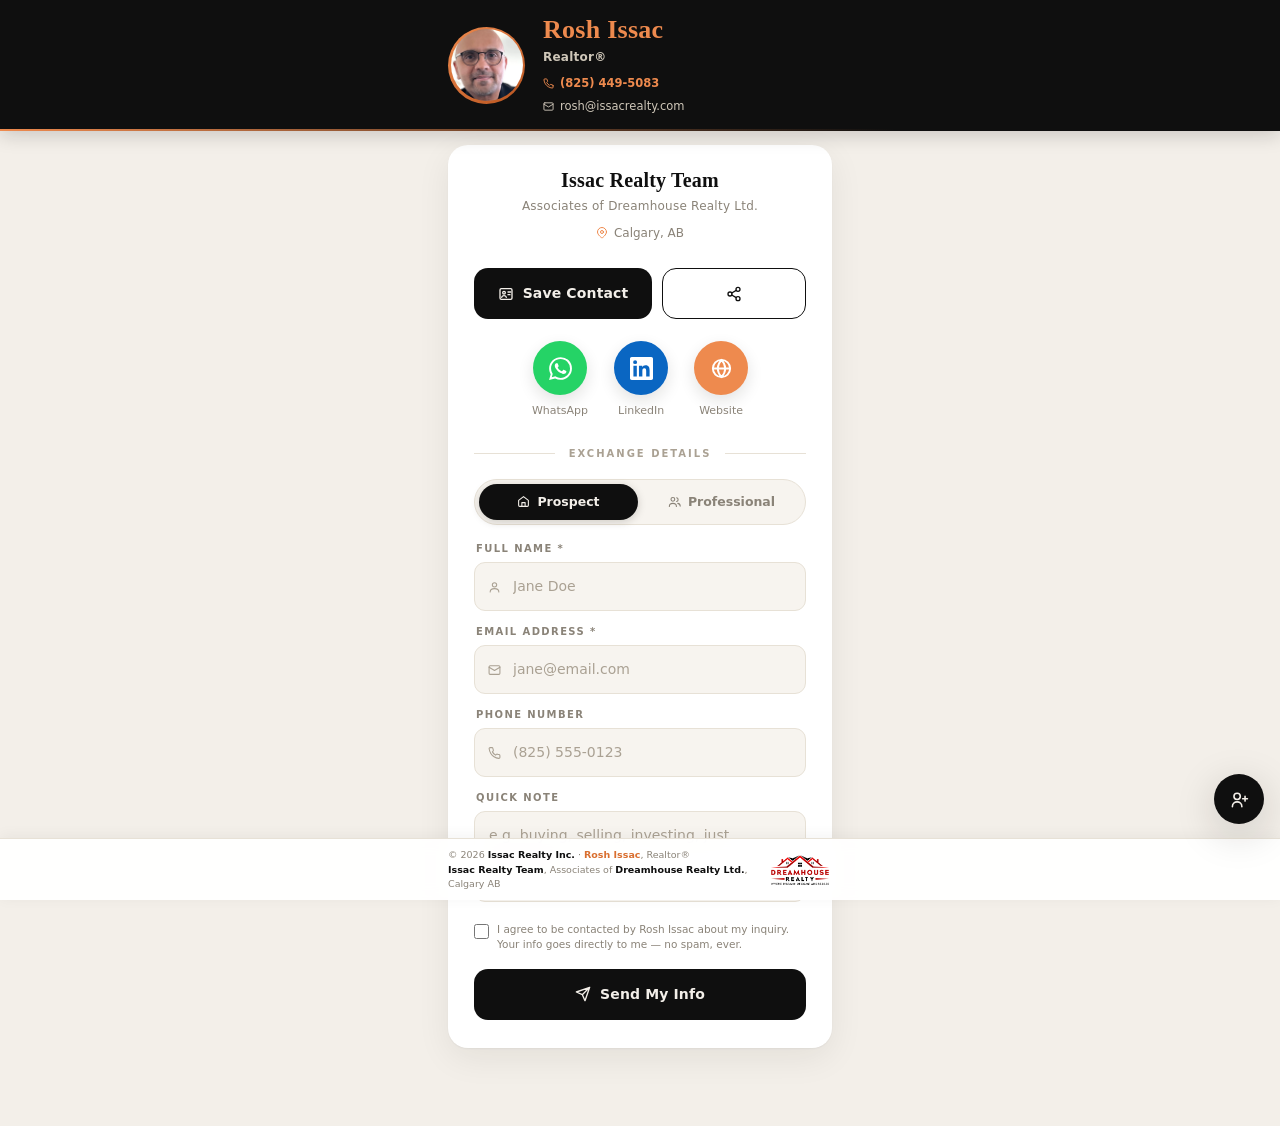
==== index.html @ 0afc26f0 "Add CRM relay forward to redesigned card (digital-card spoke) Re-applies the CRM hub forward onto th" ====
<!DOCTYPE html>
<html lang="en">
<head>
  <meta charset="UTF-8" />
  <meta name="viewport" content="width=device-width, initial-scale=1.0, viewport-fit=cover" />

  <!-- ═══════════════════════════════════════════════════════════════════════
       SETUP — Edit these and you're live:
       [1] Scroll to the ME object in <script> and fill in your details.
       [2] Photo is self-hosted (portrait.jpg / portrait.webp). To replace it,
           swap those two files (square) — the vCard photo is the PHOTO_B64 const.
       [3] Replace [FORMSPREE_ID] in ME.formspreeId with your 8-char code.
       No build step. No CDN for first paint. Edit, commit, done.
  ═══════════════════════════════════════════════════════════════════════ -->

  <title>Rosh Issac · Issac Realty Team</title>
  <meta name="description" content="Connect with Rosh Issac — Realtor® | Issac Realty Team, Associates of Dreamhouse Realty Ltd., Calgary, AB." />

  <!-- Open Graph (WhatsApp / iMessage previews) -->
  <meta property="og:title"       content="Rosh Issac · Issac Realty Team | Dreamhouse Realty Ltd." />
  <meta property="og:description" content="Connect with Rosh Issac — Realtor® | Issac Realty Team, Associates of Dreamhouse Realty Ltd., Calgary, AB." />
  <meta property="og:image"       content="https://roshaissac.github.io/Businesscard/og.jpg" />
  <meta property="og:image:type"   content="image/jpeg" />
  <meta property="og:image:width"  content="1200" />
  <meta property="og:image:height" content="630" />
  <meta property="og:image:alt"    content="Rosh Issac — Realtor®, Issac Realty Team" />
  <meta property="og:type"        content="profile" />
  <meta name="twitter:card"       content="summary_large_image" />
  <meta name="twitter:image"      content="https://roshaissac.github.io/Businesscard/og.jpg" />

  <!-- iOS / PWA -->
  <meta name="apple-mobile-web-app-capable"          content="yes" />
  <meta name="apple-mobile-web-app-status-bar-style" content="black-translucent" />
  <meta name="apple-mobile-web-app-title"            content="Rosh Issac" />
  <meta name="theme-color"                           content="#0f0f0f" />
  <link rel="apple-touch-icon" href="./apple-touch-icon.png" />
  <link rel="manifest" href="./manifest.json" />
  <link rel="icon" href="data:image/svg+xml,%3Csvg xmlns='http://www.w3.org/2000/svg' viewBox='0 0 64 64'%3E%3Crect width='64' height='64' rx='14' fill='%230f0f0f'/%3E%3Ctext x='50%25' y='53%25' font-family='Georgia,serif' font-size='30' fill='%23f6f3ee' text-anchor='middle' dominant-baseline='middle'%3ER%3Ctspan fill='%23ee8a4e'%3EI%3C/tspan%3E%3C/text%3E%3C/svg%3E" />

  <style>
  /* ═══ DESIGN TOKENS — tweak the brand here ═══════════════════════════ */
  :root {
    --ink:        #0f0f0f;   /* deep black — dominant brand color   */
    --ink-soft:   #232323;   /* hover / pressed black               */
    --paper:      #f3efe9;   /* warm ivory page background          */
    --card:       #ffffff;   /* card surface                        */
    --field:      #f7f4ef;   /* input fill                          */
    --line:       #e7e1d6;   /* warm hairline                       */
    --muted:      #8a8378;   /* warm grey secondary text            */
    --muted-2:    #aaa193;   /* warm grey tertiary text             */
    --accent:     #ee8a4e;   /* brand light orange — jewel accent   */
    --accent-deep:#d96f30;   /* orange for text on light (AA)       */
    --accent-soft:#fbeee3;   /* orange tint surfaces                */
    --ok:         #2f7d52;
    --ok-soft:    #e9f4ee;
    --err:        #b4452f;
    --err-soft:   #f8ece8;

    --radius:     20px;
    --radius-md:  14px;
    --radius-sm:  11px;
    --shadow:     0 1px 2px rgba(28,22,14,.05), 0 10px 34px rgba(28,22,14,.07);
    --shadow-pop: 0 10px 40px rgba(28,22,14,.18);

    --sans: -apple-system, BlinkMacSystemFont, "Segoe UI", system-ui, Roboto, Helvetica, Arial, sans-serif;
    --serif: ui-serif, Georgia, "Times New Roman", Cambria, serif;

    --safe-t: env(safe-area-inset-top, 0px);
    --safe-b: env(safe-area-inset-bottom, 0px);
  }

  /* ═══ RESET ═══════════════════════════════════════════════════════════ */
  *, *::before, *::after { box-sizing: border-box; margin: 0; padding: 0; }
  html { -webkit-text-size-adjust: 100%; }
  body {
    font-family: var(--sans);
    background: var(--paper);
    color: var(--ink);
    line-height: 1.5;
    -webkit-font-smoothing: antialiased;
    text-rendering: optimizeLegibility;
    min-height: 100dvh;
    display: flex;
    flex-direction: column;
    align-items: center;
    padding: calc(var(--topbar-h, 132px) + 14px) 18px calc(var(--band-h, 60px) + 16px);
  }
  img { display: block; max-width: 100%; }
  button { font: inherit; cursor: pointer; border: none; background: none; color: inherit; }
  input, textarea, select { font: inherit; color: inherit; }
  a { color: inherit; text-decoration: none; }

  /* Inline SVG icon sizing */
  .ic { width: 1em; height: 1em; flex: none; vertical-align: -0.125em; }
  .ic-stroke { fill: none; stroke: currentColor; stroke-width: 2; stroke-linecap: round; stroke-linejoin: round; }

  /* ═══ LAYOUT ══════════════════════════════════════════════════════════ */
  .shell { width: 100%; max-width: 384px; }

  /* ═══ CARD ════════════════════════════════════════════════════════════ */
  .card {
    background: var(--card);
    border-radius: var(--radius);
    box-shadow: var(--shadow);
    overflow: hidden;
  }

  /* ═══ FIXED TOP HEADER (floating) ════════════════════════════════════ */
  .topbar {
    position: fixed; top: 0; left: 0; right: 0; z-index: 55;
    background: var(--ink);
    padding: calc(16px + var(--safe-t)) 18px 16px;
    box-shadow: 0 4px 18px rgba(15,15,15,.18);
  }
  .topbar::after {                 /* thin orange baseline accent */
    content: "";
    position: absolute; left: 0; right: 0; bottom: 0;
    height: 2px;
    background: linear-gradient(90deg, var(--accent), transparent 70%);
  }
  .topbar-inner {
    width: 100%; max-width: 384px; margin: 0 auto;
    display: flex; align-items: center; gap: 18px;
    color: var(--paper);
  }
  .avatar-ring {
    flex: none;
    padding: 2.5px;
    border-radius: 50%;
    background: linear-gradient(140deg, var(--accent), #b8541f);
  }
  .avatar {
    width: 72px; height: 72px;
    border-radius: 50%;
    object-fit: cover;
    background: #2a2a2a;
    display: block;
  }
  .header-id { min-width: 0; }
  .header-id .name-h {
    font-family: var(--serif);
    font-size: 26px; font-weight: 700; line-height: 1.05; letter-spacing: .01em;
    color: var(--accent);
  }
  .header-id .role-h {
    margin-top: 5px;
    font-size: 12px; letter-spacing: .02em;
    color: #cfc7b9; font-weight: 600;
  }
  .header-id .contact-h {
    margin-top: 9px; display: flex; flex-direction: column; align-items: flex-start; gap: 5px;
    font-size: 11.5px;
  }
  .header-id .contact-h a { display: inline-flex; align-items: center; gap: 6px; transition: opacity .15s ease; }
  .header-id .contact-h a:active { opacity: .7; }
  .header-id .contact-h .ic { font-size: 11px; }
  .header-id #link-phone { color: var(--accent); font-weight: 700; }
  .header-id #link-phone .ic { color: var(--accent); }
  .header-id #link-email { color: #cfc7b9; font-weight: 400; }
  .header-id #link-email .ic { color: #cfc7b9; }

  /* Identity block */
  .body { padding: 24px 26px 28px; }
  .identity { text-align: center; }
  .identity .team {
    font-family: var(--serif);
    font-size: 20px; font-weight: 600; letter-spacing: .01em;
    line-height: 1.15; color: var(--ink);
  }
  .identity .affiliation {
    margin-top: 5px; font-size: 12px; color: var(--muted); letter-spacing: .02em;
  }
  .identity .city {
    margin-top: 9px;
    display: inline-flex; align-items: center; gap: 6px;
    font-size: 12px; color: var(--muted);
  }
  .identity .city .ic { color: var(--accent); font-size: 12px; }

  /* ═══ BUTTONS ═════════════════════════════════════════════════════════ */
  .btn {
    display: inline-flex; align-items: center; justify-content: center; gap: 9px;
    width: 100%; padding: 15px 18px;
    border-radius: var(--radius-md);
    font-size: 14px; font-weight: 600; letter-spacing: .01em;
    transition: transform .14s ease, background .18s ease, color .18s ease, border-color .18s ease, box-shadow .18s ease;
    -webkit-tap-highlight-color: transparent;
  }
  .btn:active { transform: scale(.978); }
  .btn .ic { font-size: 16px; }

  .btn-primary { background: var(--ink); color: var(--paper); }
  .btn-primary:hover { background: var(--ink-soft); }
  .btn-primary:disabled { opacity: .6; pointer-events: none; }

  .btn-outline {
    background: transparent; color: var(--ink);
    border: 1.5px solid var(--ink);
  }
  .btn-outline:hover { background: var(--ink); color: var(--paper); }

  .btn-ghost {
    background: var(--field); color: var(--ink);
    border: 1px solid var(--line);
  }
  .btn-ghost:hover { border-color: var(--accent); color: var(--accent-deep); background: var(--accent-soft); }

  .btn-icon {
    width: 52px; flex: none; padding: 15px 0;
    background: transparent; color: var(--ink);
    border: 1.5px solid var(--ink);
    border-radius: var(--radius-md);
  }
  .btn-icon:hover { background: var(--ink); color: var(--paper); }

  .actions { display: flex; gap: 10px; margin-bottom: 22px; }
  .actions .btn { flex: 1; }

  /* ═══ SOCIAL ROW — brand colors ═══════════════════════════════════════ */
  .social {
    display: flex; align-items: flex-start; justify-content: center; gap: 26px;
    margin-bottom: 26px;
  }
  .social a { display: flex; flex-direction: column; align-items: center; gap: 8px; }
  .social .dot {
    width: 54px; height: 54px; border-radius: 50%;
    display: flex; align-items: center; justify-content: center;
    color: #fff; font-size: 23px;
    box-shadow: 0 6px 16px rgba(28,22,14,.12);
    transition: transform .18s ease, box-shadow .18s ease;
  }
  .social a:hover .dot, .social a:active .dot { transform: translateY(-3px); box-shadow: 0 10px 22px rgba(28,22,14,.18); }
  .social .lbl { font-size: 11px; color: var(--muted); font-weight: 500; }
  .dot-wa  { background: #25D366; }
  .dot-li  { background: #0A66C2; }
  .dot-web { background: var(--accent); }

  /* ═══ DIVIDER WITH LABEL ══════════════════════════════════════════════ */
  .divider { display: flex; align-items: center; gap: 14px; margin: 4px 0 18px; }
  .divider .ln { flex: 1; height: 1px; background: var(--line); }
  .divider .tx {
    font-size: 10px; letter-spacing: .2em; text-transform: uppercase;
    color: var(--muted-2); font-weight: 700; white-space: nowrap;
    transition: color .25s ease;
  }

  /* ═══ SEGMENTED TOGGLE (Prospect / Professional) ══════════════════════ */
  .segment {
    display: flex; gap: 4px; padding: 4px;
    background: var(--field); border: 1px solid var(--line);
    border-radius: 999px; margin-bottom: 16px;
  }
  .segment button {
    flex: 1; display: inline-flex; align-items: center; justify-content: center; gap: 7px;
    padding: 9px 8px; border-radius: 999px;
    font-size: 12.5px; font-weight: 600; color: var(--muted);
    transition: background .2s ease, color .2s ease, box-shadow .2s ease;
  }
  .segment button .ic { font-size: 13px; }
  .segment button.active {
    background: var(--ink); color: var(--paper);
    box-shadow: 0 2px 8px rgba(28,22,14,.18);
  }

  /* ═══ FORM FIELDS ═════════════════════════════════════════════════════ */
  .field { margin-bottom: 13px; }
  .field > label {
    display: block; margin: 0 0 6px 2px;
    font-size: 10px; letter-spacing: .14em; text-transform: uppercase;
    color: var(--muted); font-weight: 700;
  }
  .field .ctrl { position: relative; }
  .field .ctrl > .ic {
    position: absolute; left: 14px; top: 50%; transform: translateY(-50%);
    color: var(--muted-2); font-size: 13px; pointer-events: none;
  }
  .input, .select, .textarea {
    width: 100%;
    background: var(--field);
    border: 1.5px solid var(--line);
    border-radius: var(--radius-sm);
    padding: 13px 14px 13px 38px;
    font-size: 14px; color: var(--ink);
    transition: border-color .15s ease, box-shadow .15s ease, background .15s ease;
  }
  .textarea { padding-left: 14px; resize: none; min-height: 78px; }
  .input::placeholder, .textarea::placeholder { color: var(--muted-2); }
  .input:focus, .select:focus, .textarea:focus {
    outline: none; background: #fff;
    border-color: var(--accent);
    box-shadow: 0 0 0 3px var(--accent-soft);
  }
  /* gentle inline validation — only after the user has interacted */
  .input:user-invalid, .select:user-invalid {
    border-color: var(--err);
    box-shadow: 0 0 0 3px var(--err-soft);
  }
  .select {
    -webkit-appearance: none; appearance: none;
    padding-right: 38px; cursor: pointer;
    background-image: url("data:image/svg+xml,%3Csvg xmlns='http://www.w3.org/2000/svg' width='16' height='16' fill='none' stroke='%23aaa193' stroke-width='2' stroke-linecap='round' stroke-linejoin='round'%3E%3Cpath d='M4 6l4 4 4-4'/%3E%3C/svg%3E");
    background-repeat: no-repeat; background-position: right 14px center;
  }
  .hint { text-align: center; font-size: 10.5px; color: var(--muted-2); margin-top: 10px; }
  .pickbtn { margin-bottom: 13px; }

  /* status banner */
  .status {
    margin-top: 13px; padding: 12px 14px; border-radius: var(--radius-sm);
    font-size: 13px; text-align: center; font-weight: 500;
  }
  .status.ok  { background: var(--ok-soft);  color: var(--ok);  border: 1px solid #cfe6da; }
  .status.bad { background: var(--err-soft); color: var(--err); border: 1px solid #eccfc7; }

  .consent { display: flex; gap: 8px; align-items: flex-start; margin-top: 12px; }
  .consent input { margin-top: 2px; accent-color: var(--accent-deep); width: 15px; height: 15px; flex: none; }
  .consent label { font-size: 10.5px; color: var(--muted); line-height: 1.45; }

  .hidden { display: none !important; }

  /* ═══ PWA TIP ═════════════════════════════════════════════════════════ */
  .tip {
    margin-top: 16px; background: var(--card); border-radius: var(--radius-md);
    box-shadow: var(--shadow); padding: 14px 16px;
    display: flex; align-items: center; gap: 12px;
    transition: opacity .3s ease;
  }
  .tip .badge {
    flex: none; width: 36px; height: 36px; border-radius: 50%;
    background: var(--accent-soft); color: var(--accent-deep);
    display: flex; align-items: center; justify-content: center; font-size: 15px;
  }
  .tip p { flex: 1; font-size: 11px; color: var(--muted); line-height: 1.5; }
  .tip p b { color: var(--ink); font-weight: 600; }
  .tip .x {
    flex: none; width: 26px; height: 26px; border-radius: 50%;
    display: flex; align-items: center; justify-content: center;
    color: var(--muted-2); font-size: 12px; transition: background .15s, color .15s;
  }
  .tip .x:hover { background: var(--field); color: var(--ink); }

  /* ═══ FOOTER ══════════════════════════════════════════════════════════ */
  .foot {
    text-align: center; font-size: 10.5px; color: var(--muted-2);
    line-height: 1.7; margin-top: 16px; padding: 0 6px;
  }
  .foot b { color: var(--muted); font-weight: 600; }
  .foot .a { color: var(--accent-deep); font-weight: 600; }

  /* ═══ STICKY BROKERAGE / COPYRIGHT BAND (RECA compliance) ═════════════ */
  .brokerage {
    position: fixed; left: 0; right: 0; bottom: 0; z-index: 50;
    background: rgba(255,255,255,.95);
    -webkit-backdrop-filter: blur(10px); backdrop-filter: blur(10px);
    border-top: 1px solid var(--line);
    padding: 9px 18px calc(9px + var(--safe-b));
    box-shadow: 0 -2px 14px rgba(28,22,14,.05);
  }
  .brokerage .bar-inner {
    width: 100%; max-width: 384px; margin: 0 auto;
    display: flex; align-items: center; justify-content: space-between; gap: 14px;
  }
  .brokerage .copy { flex: 1; min-width: 0; font-size: 9.5px; line-height: 1.5; color: var(--muted); text-align: left; }
  .brokerage .copy b { color: var(--ink); font-weight: 600; }
  .brokerage .copy .a { color: var(--accent-deep); font-weight: 600; }
  .brokerage picture { flex: none; }
  .brokerage img { height: 34px; width: auto; object-fit: contain; display: block; }
  .brokerage .txt { flex: none; font-size: 11px; font-weight: 700; letter-spacing: .1em; text-transform: uppercase; color: var(--ink); }

  /* ═══ CAPTURE FAB (Rosh only) ═════════════════════════════════════════ */
  .fab {
    position: fixed; right: 16px; z-index: 60;
    bottom: calc(var(--band-h, 60px) + 14px);
    width: 50px; height: 50px; border-radius: 50%;
    background: var(--ink); color: var(--paper);
    display: flex; align-items: center; justify-content: center; font-size: 19px;
    box-shadow: var(--shadow-pop);
    transition: transform .15s ease;
  }
  .fab:active { transform: scale(.92); }
  .fab::after {
    content: ""; position: absolute; inset: -3px; border-radius: 50%;
    border: 2px solid var(--accent); opacity: .0; transition: opacity .2s;
  }
  .fab:hover::after { opacity: 1; }

  /* ═══ OVERLAYS (capture + share) ══════════════════════════════════════ */
  .overlay { position: fixed; inset: 0; z-index: 200; }
  .capture { background: var(--paper); overflow-y: auto; }
  .capture .wrap { max-width: 384px; margin: 0 auto; padding: calc(20px + var(--safe-t)) 18px calc(40px + var(--safe-b)); }

  .cap-head { display: flex; align-items: center; gap: 12px; margin-bottom: 22px; }
  .cap-head h2 { font-family: var(--serif); font-size: 21px; font-weight: 600; }
  .iconbtn {
    width: 38px; height: 38px; border-radius: 50%;
    background: var(--card); box-shadow: var(--shadow);
    display: flex; align-items: center; justify-content: center;
    color: var(--muted); font-size: 14px; transition: color .15s;
  }
  .iconbtn:hover { color: var(--accent-deep); }

  .lede { font-size: 12px; color: var(--muted); font-weight: 500; margin-bottom: 14px; }

  .method {
    width: 100%; background: var(--card); border: 1px solid var(--line);
    border-radius: var(--radius-md); padding: 16px;
    display: flex; align-items: center; gap: 15px; text-align: left;
    box-shadow: var(--shadow); margin-bottom: 12px;
    transition: border-color .18s, transform .14s;
  }
  .method:hover { border-color: var(--accent); }
  .method:active { transform: scale(.99); }
  .method .mi {
    flex: none; width: 44px; height: 44px; border-radius: var(--radius-sm);
    background: var(--accent-soft); color: var(--accent-deep);
    display: flex; align-items: center; justify-content: center; font-size: 18px;
  }
  .method .mt { font-size: 14px; font-weight: 600; }
  .method .ms { font-size: 11.5px; color: var(--muted); margin-top: 2px; }

  .panel { background: var(--card); border: 1px solid var(--line); border-radius: var(--radius-md); padding: 16px; box-shadow: var(--shadow); }
  .back { display: inline-flex; align-items: center; gap: 6px; font-size: 12px; color: var(--muted); margin-bottom: 14px; transition: color .15s; }
  .back:hover { color: var(--accent-deep); }

  .tags { display: grid; grid-template-columns: 1fr 1fr; gap: 10px; margin-bottom: 12px; }
  .tag {
    padding: 12px; border-radius: var(--radius-sm); border: 1.5px solid var(--line);
    font-size: 13px; font-weight: 600; color: var(--muted);
    display: inline-flex; align-items: center; justify-content: center; gap: 7px;
    transition: border-color .15s, color .15s, background .15s;
  }
  .tag.on { border-color: var(--accent); color: var(--accent-deep); background: var(--accent-soft); }

  /* ═══ SHARE MODAL (bottom sheet) ══════════════════════════════════════ */
  .sheet-overlay { display: flex; align-items: flex-end; justify-content: center; }
  .scrim { position: absolute; inset: 0; background: rgba(15,15,15,.45); -webkit-backdrop-filter: blur(3px); backdrop-filter: blur(3px); }
  .sheet {
    position: relative; z-index: 1; width: 100%; max-width: 384px;
    background: var(--card); border-radius: var(--radius) var(--radius) 0 0;
    padding: 22px 24px calc(30px + var(--safe-b));
    animation: sheetUp .3s cubic-bezier(.2,.8,.2,1) both;
  }
  @keyframes sheetUp { from { transform: translateY(100%); } to { transform: translateY(0); } }
  .sheet-head { display: flex; align-items: center; justify-content: space-between; margin-bottom: 18px; }
  .sheet-head h2 { font-family: var(--serif); font-size: 19px; font-weight: 600; }
  .qrbox {
    width: 176px; height: 176px; margin: 0 auto 8px;
    display: flex; align-items: center; justify-content: center;
    background: var(--field); border: 1px solid var(--line); border-radius: var(--radius-md);
    overflow: hidden;
  }
  .qrbox img, .qrbox canvas { width: 156px; height: 156px; }
  .qr-cap { text-align: center; font-size: 11px; color: var(--muted); margin-bottom: 18px; }
  .row-btn {
    width: 100%; display: flex; align-items: center; gap: 12px;
    padding: 13px 14px; border-radius: var(--radius-md);
    border: 1px solid var(--line); background: var(--field);
    font-size: 13.5px; font-weight: 600; margin-bottom: 10px;
    transition: background .15s, border-color .15s;
  }
  .row-btn:hover { background: var(--accent-soft); border-color: var(--accent); }
  .row-btn .ri {
    flex: none; width: 34px; height: 34px; border-radius: 50%;
    background: var(--accent-soft); color: var(--accent-deep);
    display: flex; align-items: center; justify-content: center; font-size: 14px;
  }

  /* ═══ TOAST ═══════════════════════════════════════════════════════════ */
  #toast {
    position: fixed; left: 50%; bottom: calc(var(--band-h, 60px) + 18px);
    transform: translateX(-50%) translateY(8px);
    background: var(--ink); color: var(--paper);
    font-size: 13px; font-weight: 500;
    padding: 12px 20px; border-radius: 999px;
    box-shadow: var(--shadow-pop);
    opacity: 0; pointer-events: none; z-index: 300;
    display: flex; align-items: center; gap: 8px; white-space: nowrap;
    transition: opacity .3s ease, transform .3s ease;
  }

  /* ═══ SPINNER ═════════════════════════════════════════════════════════ */
  .spin {
    width: 1em; height: 1em; display: inline-block;
    border: 2px solid currentColor; border-right-color: transparent;
    border-radius: 50%; animation: spin .6s linear infinite; vertical-align: -.15em;
  }
  @keyframes spin { to { transform: rotate(360deg); } }

  /* ═══ ENTRANCE ANIMATIONS ═════════════════════════════════════════════ */
  @keyframes fadeUp { from { opacity: 0; transform: translateY(14px); } to { opacity: 1; transform: translateY(0); } }
  .reveal { opacity: 0; animation: fadeUp .5s cubic-bezier(.2,.7,.2,1) forwards; }
  .reveal.d1 { animation-delay: .06s; }
  .reveal.d2 { animation-delay: .14s; }
  .reveal.d3 { animation-delay: .22s; }

  @media (prefers-reduced-motion: reduce) {
    *, *::before, *::after { animation-duration: .001ms !important; animation-delay: 0 !important; transition-duration: .001ms !important; }
    .reveal { opacity: 1; }
  }

  /* ═══ SMALL SCREENS (iPhone SE ≈ 375px) ═══════════════════════════════ */
  @media (max-width: 360px) {
    .body { padding: 20px 20px 24px; }
    .header-id .name-h { font-size: 23px; }
    .header-id .contact-h { font-size: 10.5px; }
    .identity .team { font-size: 18px; }
    .social { gap: 20px; }
    .social .dot { width: 50px; height: 50px; font-size: 21px; }
  }
  </style>
</head>

<body>

  <!-- ═══ INLINE SVG ICON SPRITE (zero requests, no icon font) ═══════════ -->
  <svg width="0" height="0" style="position:absolute" aria-hidden="true">
    <defs>
      <symbol id="i-phone" viewBox="0 0 24 24"><path class="ic-stroke" d="M22 16.92v3a2 2 0 0 1-2.18 2 19.8 19.8 0 0 1-8.63-3.07 19.5 19.5 0 0 1-6-6A19.8 19.8 0 0 1 2.12 4.18 2 2 0 0 1 4.11 2h3a2 2 0 0 1 2 1.72c.13.96.36 1.9.7 2.81a2 2 0 0 1-.45 2.11L8.09 9.91a16 16 0 0 0 6 6l1.27-1.27a2 2 0 0 1 2.11-.45c.91.34 1.85.57 2.81.7A2 2 0 0 1 22 16.92z"/></symbol>
      <symbol id="i-mail" viewBox="0 0 24 24"><rect class="ic-stroke" x="2" y="4" width="20" height="16" rx="2"/><path class="ic-stroke" d="M22 7l-10 6L2 7"/></symbol>
      <symbol id="i-pin" viewBox="0 0 24 24"><path class="ic-stroke" d="M21 10c0 6-9 12-9 12s-9-6-9-12a9 9 0 0 1 18 0z"/><circle class="ic-stroke" cx="12" cy="10" r="3"/></symbol>
      <symbol id="i-card" viewBox="0 0 24 24"><rect class="ic-stroke" x="3" y="4" width="18" height="16" rx="2"/><circle class="ic-stroke" cx="9" cy="10" r="2"/><path class="ic-stroke" d="M5.5 17c.6-1.8 2-2.5 3.5-2.5s2.9.7 3.5 2.5M15 9h4M15 13h3"/></symbol>
      <symbol id="i-share" viewBox="0 0 24 24"><circle class="ic-stroke" cx="18" cy="5" r="3"/><circle class="ic-stroke" cx="6" cy="12" r="3"/><circle class="ic-stroke" cx="18" cy="19" r="3"/><path class="ic-stroke" d="M8.6 13.5l6.8 4M15.4 6.5l-6.8 4"/></symbol>
      <symbol id="i-arrow-left" viewBox="0 0 24 24"><path class="ic-stroke" d="M19 12H5M11 18l-6-6 6-6"/></symbol>
      <symbol id="i-chevron-left" viewBox="0 0 24 24"><path class="ic-stroke" d="M15 18l-6-6 6-6"/></symbol>
      <symbol id="i-globe" viewBox="0 0 24 24"><circle class="ic-stroke" cx="12" cy="12" r="9"/><path class="ic-stroke" d="M3 12h18M12 3a15 15 0 0 1 4 9 15 15 0 0 1-4 9 15 15 0 0 1-4-9 15 15 0 0 1 4-9z"/></symbol>
      <symbol id="i-user" viewBox="0 0 24 24"><circle class="ic-stroke" cx="12" cy="8" r="4"/><path class="ic-stroke" d="M4 21c0-4 3.6-6 8-6s8 2 8 6"/></symbol>
      <symbol id="i-user-plus" viewBox="0 0 24 24"><circle class="ic-stroke" cx="9" cy="8" r="4"/><path class="ic-stroke" d="M3 21c0-4 3-6 6-6s6 2 6 6M19 8v6M16 11h6"/></symbol>
      <symbol id="i-building" viewBox="0 0 24 24"><rect class="ic-stroke" x="5" y="3" width="14" height="18" rx="1.5"/><path class="ic-stroke" d="M9 7h2M13 7h2M9 11h2M13 11h2M9 15h2M13 15h2"/></symbol>
      <symbol id="i-briefcase" viewBox="0 0 24 24"><rect class="ic-stroke" x="3" y="7" width="18" height="13" rx="2"/><path class="ic-stroke" d="M8 7V5a2 2 0 0 1 2-2h4a2 2 0 0 1 2 2v2"/></symbol>
      <symbol id="i-send" viewBox="0 0 24 24"><path class="ic-stroke" d="M22 2L11 13M22 2l-7 20-4-9-9-4 20-7z"/></symbol>
      <symbol id="i-home" viewBox="0 0 24 24"><path class="ic-stroke" d="M3 10l9-7 9 7v9a2 2 0 0 1-2 2H5a2 2 0 0 1-2-2z"/><path class="ic-stroke" d="M9 21v-7h6v7"/></symbol>
      <symbol id="i-users" viewBox="0 0 24 24"><circle class="ic-stroke" cx="9" cy="8" r="3.5"/><path class="ic-stroke" d="M2.5 21c0-3.6 3-5.5 6.5-5.5s6.5 1.9 6.5 5.5M16 5.2A3.5 3.5 0 0 1 16 12M18 15.5c2.6.4 4.5 2 4.5 5"/></symbol>
      <symbol id="i-smartphone" viewBox="0 0 24 24"><rect class="ic-stroke" x="6" y="2" width="12" height="20" rx="2.5"/><path class="ic-stroke" d="M11 18h2"/></symbol>
      <symbol id="i-x" viewBox="0 0 24 24"><path class="ic-stroke" d="M18 6L6 18M6 6l12 12"/></symbol>
      <symbol id="i-share-ios" viewBox="0 0 24 24"><path class="ic-stroke" d="M4 12v8a2 2 0 0 0 2 2h12a2 2 0 0 0 2-2v-8"/><path class="ic-stroke" d="M16 6l-4-4-4 4M12 2v13"/></symbol>
      <symbol id="i-link" viewBox="0 0 24 24"><path class="ic-stroke" d="M10 13a5 5 0 0 0 7 0l3-3a5 5 0 0 0-7-7l-1.5 1.5M14 11a5 5 0 0 0-7 0l-3 3a5 5 0 0 0 7 7l1.5-1.5"/></symbol>
      <symbol id="i-camera" viewBox="0 0 24 24"><path class="ic-stroke" d="M3 8a2 2 0 0 1 2-2h2l1.5-2h7L19 6h0a2 2 0 0 1 2 2v10a2 2 0 0 1-2 2H5a2 2 0 0 1-2-2z"/><circle class="ic-stroke" cx="12" cy="13" r="3.5"/></symbol>
      <symbol id="i-clipboard" viewBox="0 0 24 24"><rect class="ic-stroke" x="5" y="4" width="14" height="17" rx="2"/><path class="ic-stroke" d="M9 4V3h6v1"/><path class="ic-stroke" d="M9 4a1 1 0 0 0 1 1h4a1 1 0 0 0 1-1"/></symbol>
      <symbol id="i-pencil" viewBox="0 0 24 24"><path class="ic-stroke" d="M16 3l5 5L8 21H3v-5L16 3z"/></symbol>
      <symbol id="i-save" viewBox="0 0 24 24"><path class="ic-stroke" d="M5 3h11l3 3v13a2 2 0 0 1-2 2H5a2 2 0 0 1-2-2V5a2 2 0 0 1 2-2z"/><path class="ic-stroke" d="M8 3v5h7M8 21v-6h8v6"/></symbol>
      <symbol id="i-sparkles" viewBox="0 0 24 24"><path class="ic-stroke" d="M12 3l1.8 4.7L18.5 9.5 13.8 11.3 12 16l-1.8-4.7L5.5 9.5l4.7-1.8L12 3zM19 14l.8 2 2 .8-2 .8-.8 2-.8-2-2-.8 2-.8.8-2z"/></symbol>
      <symbol id="i-check" viewBox="0 0 24 24"><path class="ic-stroke" d="M5 12l5 5L20 7"/></symbol>
      <symbol id="i-check-circle" viewBox="0 0 24 24"><circle class="ic-stroke" cx="12" cy="12" r="9"/><path class="ic-stroke" d="M8 12l3 3 5-5"/></symbol>
      <!-- Brand glyphs (filled) -->
      <symbol id="i-whatsapp" viewBox="0 0 24 24"><path fill="currentColor" d="M17.47 14.38c-.3-.15-1.76-.87-2.03-.97-.27-.1-.47-.15-.67.15-.2.3-.77.96-.94 1.16-.17.2-.35.22-.64.07-.3-.15-1.26-.46-2.39-1.47-.88-.79-1.48-1.76-1.65-2.06-.17-.3-.02-.46.13-.6.13-.14.3-.35.45-.52.15-.18.2-.3.3-.5.1-.2.05-.37-.02-.52-.08-.15-.67-1.61-.92-2.21-.24-.58-.49-.5-.67-.51h-.57c-.2 0-.52.07-.79.37s-1.04 1.02-1.04 2.48 1.07 2.88 1.21 3.07c.15.2 2.1 3.2 5.08 4.49.71.3 1.26.49 1.69.62.71.23 1.36.2 1.87.12.57-.08 1.76-.72 2.01-1.41.25-.7.25-1.29.17-1.41-.07-.12-.27-.2-.57-.35M12.05 21.79h-.01a9.87 9.87 0 0 1-5.03-1.38l-.36-.21-3.74.98 1-3.65-.24-.37a9.86 9.86 0 0 1-1.51-5.26c0-5.45 4.44-9.88 9.89-9.88 2.64 0 5.12 1.03 6.99 2.9a9.83 9.83 0 0 1 2.89 6.99c0 5.45-4.44 9.88-9.89 9.88m8.41-18.3A11.82 11.82 0 0 0 12.05.16C5.5.16.16 5.49.16 12.05c0 2.1.55 4.14 1.59 5.95L.06 24l6.31-1.65a11.88 11.88 0 0 0 5.68 1.45h.01c6.55 0 11.89-5.34 11.89-11.89 0-3.18-1.24-6.17-3.49-8.42"/></symbol>
      <symbol id="i-linkedin" viewBox="0 0 24 24"><path fill="currentColor" d="M20.45 20.45h-3.56v-5.57c0-1.33-.02-3.04-1.85-3.04-1.85 0-2.14 1.45-2.14 2.94v5.67H9.35V9h3.41v1.56h.05c.48-.9 1.64-1.85 3.37-1.85 3.6 0 4.27 2.37 4.27 5.46v6.28zM5.34 7.43a2.06 2.06 0 1 1 0-4.13 2.06 2.06 0 0 1 0 4.13zm1.78 13.02H3.56V9h3.56v11.45zM22.22 0H1.77C.79 0 0 .77 0 1.73v20.54C0 23.23.79 24 1.77 24h20.45c.98 0 1.78-.77 1.78-1.73V1.73C24 .77 23.2 0 22.22 0z"/></symbol>
    </defs>
  </svg>

  <!-- ═══ FIXED TOP HEADER (floating) ═══════════════════════════════════ -->
  <header class="topbar">
    <div class="topbar-inner">
      <span class="avatar-ring">
        <picture>
          <source srcset="./portrait.webp" type="image/webp" />
          <img id="avatar" class="avatar" alt="Rosh Issac" src="./portrait.jpg" width="72" height="72" />
        </picture>
      </span>
      <div class="header-id">
        <h1 class="name-h" id="card-name"></h1>
        <p class="role-h">Realtor&reg;</p>
        <p class="contact-h">
          <a id="link-phone" href="#"><svg class="ic"><use href="#i-phone"/></svg><span id="label-phone"></span></a>
          <a id="link-email" href="#"><svg class="ic"><use href="#i-mail"/></svg><span id="label-email"></span></a>
        </p>
      </div>
    </div>
  </header>

  <div class="shell">

    <!-- ═══ MAIN CARD ═════════════════════════════════════════════════ -->
    <div class="card reveal">

      <div class="body">

        <!-- Affiliation -->
        <div class="identity">
          <p class="team">Issac Realty Team</p>
          <p class="affiliation" id="card-brokerage"></p>
          <p class="city" id="card-city"></p>
        </div>

        <!-- Primary actions -->
        <div class="actions" style="margin-top:22px">
          <button class="btn btn-primary" onclick="downloadVCF()" aria-label="Save contact">
            <svg class="ic"><use href="#i-card"/></svg> Save Contact
          </button>
          <button class="btn btn-icon" onclick="openShare()" aria-label="Share card">
            <svg class="ic"><use href="#i-share"/></svg>
          </button>
        </div>

        <!-- Social -->
        <div class="social">
          <a id="link-wa" href="#" target="_blank" rel="noopener noreferrer" aria-label="WhatsApp">
            <span class="dot dot-wa"><svg class="ic"><use href="#i-whatsapp"/></svg></span>
            <span class="lbl">WhatsApp</span>
          </a>
          <a id="link-li" href="#" target="_blank" rel="noopener noreferrer" aria-label="LinkedIn">
            <span class="dot dot-li"><svg class="ic"><use href="#i-linkedin"/></svg></span>
            <span class="lbl">LinkedIn</span>
          </a>
          <a id="link-web" href="#" target="_blank" rel="noopener noreferrer" aria-label="Website">
            <span class="dot dot-web"><svg class="ic"><use href="#i-globe"/></svg></span>
            <span class="lbl">Website</span>
          </a>
        </div>

        <!-- Exchange -->
        <div class="divider">
          <span class="ln"></span>
          <span class="tx" id="exchange-title">Exchange Details</span>
          <span class="ln"></span>
        </div>

        <div class="segment" role="tablist" aria-label="Contact type">
          <button id="tab-btn-prospect" class="active" onclick="switchTab('prospect')" role="tab">
            <svg class="ic"><use href="#i-home"/></svg> Prospect
          </button>
          <button id="tab-btn-pro" onclick="switchTab('pro')" role="tab">
            <svg class="ic"><use href="#i-users"/></svg> Professional
          </button>
        </div>

        <form id="exchangeForm" action="https://formspree.io/f/mqejqgll" method="POST" novalidate>
          <input type="hidden" name="contact_type"   id="contact_type_field" value="client" />
          <input type="hidden" name="contact_source" value="digital_card" />
          <!-- spam honeypot -->
          <input type="text" name="_gotcha" tabindex="-1" autocomplete="off" style="position:absolute;left:-9999px" aria-hidden="true" />

          <!-- Contact Picker (Chrome Android only — revealed by JS) -->
          <div id="contact-picker-row" class="hidden">
            <button type="button" id="pick-btn" class="btn btn-ghost pickbtn" onclick="pickContact()">
              <svg class="ic"><use href="#i-user"/></svg> Pick from My Contacts
            </button>
          </div>

          <!-- Pro-only -->
          <div class="field hidden" id="industry-row">
            <label for="industry-select">Your Industry *</label>
            <div class="ctrl">
              <svg class="ic"><use href="#i-briefcase"/></svg>
              <select class="select" name="industry" id="industry-select">
                <option value="" disabled selected>Select your industry…</option>
                <option>Realtor / Real Estate Agent</option>
                <option>Property Manager</option>
                <option>Mortgage Broker / Lender</option>
                <option>Real Estate Lawyer / Notary</option>
                <option>Home Inspector</option>
                <option>Photographer / Stager</option>
                <option>Trades (Plumber, Electrician, HVAC…)</option>
                <option>Developer / Builder</option>
                <option>Surveyor / Appraiser</option>
                <option>Other Professional</option>
              </select>
            </div>
          </div>

          <div class="field hidden" id="company-row">
            <label for="f-company">Company / Brokerage</label>
            <div class="ctrl">
              <svg class="ic"><use href="#i-building"/></svg>
              <input class="input" type="text" id="f-company" name="company" placeholder="Company / Brokerage" autocomplete="organization" />
            </div>
          </div>

          <div class="field">
            <label for="f-name">Full Name *</label>
            <div class="ctrl">
              <svg class="ic"><use href="#i-user"/></svg>
              <input class="input" type="text" id="f-name" name="full_name" placeholder="Jane Doe" required autocomplete="name" />
            </div>
          </div>

          <div class="field">
            <label for="f-email">Email Address *</label>
            <div class="ctrl">
              <svg class="ic"><use href="#i-mail"/></svg>
              <input class="input" type="email" id="f-email" name="email_address" placeholder="jane@email.com" required autocomplete="email" inputmode="email" autocapitalize="off" spellcheck="false" />
            </div>
          </div>

          <div class="field">
            <label for="f-phone">Phone Number</label>
            <div class="ctrl">
              <svg class="ic"><use href="#i-phone"/></svg>
              <input class="input" type="tel" id="f-phone" name="phone_number" placeholder="(825) 555-0123" autocomplete="tel" inputmode="tel" />
            </div>
          </div>

          <div class="field">
            <label for="f-msg">Quick Note</label>
            <textarea class="textarea" id="message-field" name="message" rows="3"
              placeholder="e.g. buying, selling, investing, just browsing…"></textarea>
          </div>

          <div class="consent">
            <input type="checkbox" id="consent" required />
            <label for="consent">I agree to be contacted by Rosh Issac about my inquiry. Your info goes directly to me — no spam, ever.</label>
          </div>

          <div id="formStatus" class="status hidden"></div>

          <button type="submit" id="submitBtn" class="btn btn-primary" style="margin-top:16px">
            <svg class="ic"><use href="#i-send"/></svg> Send My Info
          </button>
        </form>

      </div><!-- /body -->
    </div><!-- /card -->

    <!-- PWA tip -->
    <div id="pwa-tip" class="tip reveal d2">
      <span class="badge"><svg class="ic"><use href="#i-smartphone"/></svg></span>
      <p><b>Save this card:</b> tap Share <svg class="ic" style="font-size:11px;color:var(--accent-deep)"><use href="#i-share-ios"/></svg> then <b>“Add to Home Screen.”</b></p>
      <button class="x" onclick="dismissPwaTip()" aria-label="Dismiss"><svg class="ic"><use href="#i-x"/></svg></button>
    </div>

  </div><!-- /shell -->

  <!-- ═══ CAPTURE OVERLAY (Rosh only — FAB or ?cap) ═════════════════════ -->
  <div id="capture-overlay" class="overlay capture hidden">
    <div class="wrap">
      <div class="cap-head">
        <button class="iconbtn" onclick="closeCapture()" aria-label="Close"><svg class="ic"><use href="#i-arrow-left"/></svg></button>
        <h2>Capture a Contact</h2>
      </div>

      <!-- method select -->
      <div id="cap-method-select">
        <p class="lede">How are they sharing their info?</p>
        <button class="method" onclick="showCaptureMethod('scan')">
          <span class="mi"><svg class="ic"><use href="#i-camera"/></svg></span>
          <span><span class="mt">Scan Business Card</span><span class="ms">Point camera — fields fill automatically</span></span>
        </button>
        <button class="method" onclick="showCaptureMethod('paste')">
          <span class="mi"><svg class="ic"><use href="#i-clipboard"/></svg></span>
          <span><span class="mt">Paste vCard / NFC Data</span><span class="ms">From Haystack, digital card, or NFC tap</span></span>
        </button>
        <button class="method" onclick="showCaptureMethod('manual')">
          <span class="mi"><svg class="ic"><use href="#i-pencil"/></svg></span>
          <span><span class="mt">Enter Manually</span><span class="ms">Type in their details yourself</span></span>
        </button>
      </div>

      <!-- scan -->
      <div id="cap-scan" class="hidden">
        <button class="back" onclick="backToCapMethods()"><svg class="ic"><use href="#i-chevron-left"/></svg> Back</button>
        <div class="panel">
          <p class="mt" style="font-weight:600;font-size:14px;margin-bottom:4px"><svg class="ic" style="color:var(--accent-deep)"><use href="#i-camera"/></svg> Scan Their Business Card</p>
          <p class="ms" style="color:var(--muted);font-size:11.5px;margin-bottom:14px">Photo their card or QR code — fields fill automatically.</p>
          <label class="btn btn-primary" style="cursor:pointer">
            <svg class="ic"><use href="#i-camera"/></svg> Open Camera
            <input type="file" accept="image/*" capture="environment" id="cardPhotoInput" class="hidden" onchange="handleCardPhoto(event)" />
          </label>
        </div>
        <div id="ocr-status" class="hidden lede" style="text-align:center;padding:16px 0"><span class="spin"></span>&nbsp; Reading card…</div>
      </div>

      <!-- paste -->
      <div id="cap-paste" class="hidden">
        <button class="back" onclick="backToCapMethods()"><svg class="ic"><use href="#i-chevron-left"/></svg> Back</button>
        <div class="panel">
          <p style="font-weight:600;font-size:14px;margin-bottom:4px"><svg class="ic" style="color:var(--accent-deep)"><use href="#i-clipboard"/></svg> Paste Their Card Data</p>
          <p style="color:var(--muted);font-size:11.5px;margin-bottom:12px">From a Haystack link, NFC tap, or any vCard format.</p>
          <textarea id="vcardInput" rows="5" class="textarea" style="font-family:ui-monospace,monospace;font-size:12px;margin-bottom:12px" placeholder="Paste vCard text (BEGIN:VCARD…) or any contact text…"></textarea>
          <button class="btn btn-primary" onclick="parseAndFill()"><svg class="ic"><use href="#i-sparkles"/></svg> Parse &amp; Fill Fields</button>
        </div>
      </div>

      <!-- review -->
      <div id="cap-review" class="hidden">
        <button class="back" onclick="backToCapMethods()"><svg class="ic"><use href="#i-chevron-left"/></svg> Start over</button>
        <p class="lede">Review &amp; tag before saving</p>
        <div class="panel" style="margin-bottom:14px">
          <div class="field"><div class="ctrl"><svg class="ic"><use href="#i-user"/></svg><input class="input" id="cap_name" placeholder="Full Name *" /></div></div>
          <div class="field"><div class="ctrl"><svg class="ic"><use href="#i-mail"/></svg><input class="input" id="cap_email" type="email" placeholder="Email" /></div></div>
          <div class="field"><div class="ctrl"><svg class="ic"><use href="#i-phone"/></svg><input class="input" id="cap_phone" type="tel" placeholder="Phone" /></div></div>
          <div class="field" style="margin-bottom:0"><div class="ctrl"><svg class="ic"><use href="#i-building"/></svg><input class="input" id="cap_company" placeholder="Company / Brokerage" /></div></div>
        </div>

        <p class="lede">Tag this contact as:</p>
        <div class="tags">
          <button id="tag-client" class="tag" onclick="setCapTag('client')"><svg class="ic"><use href="#i-home"/></svg> Client</button>
          <button id="tag-pro" class="tag" onclick="setCapTag('professional')"><svg class="ic"><use href="#i-users"/></svg> Professional</button>
        </div>

        <div class="field hidden" id="cap-industry-row">
          <div class="ctrl">
            <svg class="ic"><use href="#i-briefcase"/></svg>
            <select class="select" id="cap_industry">
              <option value="" disabled selected>Their Industry</option>
              <option>Realtor / Real Estate Agent</option>
              <option>Property Manager</option>
              <option>Mortgage Broker / Lender</option>
              <option>Real Estate Lawyer / Notary</option>
              <option>Home Inspector</option>
              <option>Photographer / Stager</option>
              <option>Trades (Plumber, Electrician, HVAC…)</option>
              <option>Developer / Builder</option>
              <option>Surveyor / Appraiser</option>
              <option>Other Professional</option>
            </select>
          </div>
        </div>

        <div class="field"><textarea class="textarea" id="cap_notes" rows="2" placeholder="Notes (optional)"></textarea></div>
        <div id="captureStatus" class="status hidden"></div>
        <button class="btn btn-primary" id="saveCaptureBtn" onclick="saveCapture()"><svg class="ic"><use href="#i-save"/></svg> Save to CRM</button>
      </div>

    </div>
  </div>

  <!-- ═══ SHARE MODAL ═══════════════════════════════════════════════════ -->
  <div id="share-overlay" class="overlay sheet-overlay hidden">
    <div class="scrim" onclick="closeShare()"></div>
    <div class="sheet">
      <div class="sheet-head">
        <h2>Share My Card</h2>
        <button class="iconbtn" style="width:30px;height:30px;box-shadow:none;background:var(--field)" onclick="closeShare()" aria-label="Close"><svg class="ic"><use href="#i-x"/></svg></button>
      </div>
      <div class="qrbox" id="qr-container"><svg width="156" height="156" viewBox="0 0 33 33" shape-rendering="crispEdges" role="img" aria-label="QR code linking to the card"><path stroke="#0f0f0f" d="M2 2.5h7m3 0h2m2 0h1m1 0h5m1 0h7M2 3.5h1m5 0h1m3 0h2m1 0h1m1 0h2m1 0h1m3 0h1m5 0h1M2 4.5h1m1 0h3m1 0h1m1 0h2m4 0h1m3 0h1m1 0h1m1 0h1m1 0h3m1 0h1M2 5.5h1m1 0h3m1 0h1m1 0h1m1 0h8m2 0h1m1 0h1m1 0h3m1 0h1M2 6.5h1m1 0h3m1 0h1m1 0h2m6 0h1m2 0h2m1 0h1m1 0h3m1 0h1M2 7.5h1m5 0h1m1 0h2m3 0h1m1 0h2m3 0h1m1 0h1m5 0h1M2 8.5h7m1 0h1m1 0h1m1 0h1m1 0h1m1 0h1m1 0h1m1 0h1m1 0h7M10 9.5h3m3 0h3M2 10.5h1m1 0h5m2 0h1m2 0h4m1 0h1m1 0h1m2 0h5M2 11.5h1m1 0h3m3 0h1m2 0h2m3 0h1m1 0h7m3 0h1M3 12.5h2m1 0h4m1 0h1m5 0h1m1 0h2m1 0h2m2 0h1M2 13.5h3m1 0h2m2 0h1m1 0h1m3 0h1m1 0h1m1 0h3m4 0h1m1 0h1M3 14.5h1m3 0h2m1 0h1m2 0h4m2 0h2m6 0h2M2 15.5h1m2 0h1m5 0h4m1 0h1m1 0h9m3 0h1M2 16.5h1m2 0h7m3 0h1m1 0h3m3 0h3m1 0h2M3 17.5h3m1 0h1m1 0h2m1 0h1m4 0h1m2 0h3m3 0h1m2 0h1M2 18.5h1m1 0h1m3 0h4m3 0h2m2 0h1m1 0h1m3 0h1m1 0h2M2 19.5h2m2 0h2m1 0h2m3 0h1m3 0h4m2 0h3m1 0h1m1 0h1M2 20.5h1m1 0h1m3 0h3m1 0h1m1 0h1m1 0h3m1 0h1m1 0h2m1 0h1m2 0h1M2 21.5h1m2 0h3m1 0h2m1 0h1m1 0h1m6 0h1m2 0h2m3 0h1M2 22.5h1m2 0h1m2 0h1m1 0h2m1 0h1m3 0h3m2 0h5m1 0h3M10 23.5h1m2 0h3m2 0h3m1 0h1m3 0h5M2 24.5h7m2 0h1m1 0h7m1 0h2m1 0h1m1 0h3M2 25.5h1m5 0h1m1 0h2m2 0h2m1 0h2m2 0h2m3 0h1M2 26.5h1m1 0h3m1 0h1m1 0h4m2 0h5m1 0h5m1 0h3M2 27.5h1m1 0h3m1 0h1m1 0h1m1 0h1m2 0h1m2 0h4m5 0h4M2 28.5h1m1 0h3m1 0h1m1 0h1m1 0h2m3 0h1m1 0h1m4 0h6M2 29.5h1m5 0h1m2 0h2m1 0h3m5 0h2m3 0h1m1 0h1M2 30.5h7m1 0h1m4 0h1m1 0h1m3 0h1m2 0h1m1 0h3"/></svg></div>
      <p class="qr-cap">Scan to open on any phone</p>
      <button class="row-btn" id="copy-btn" onclick="copyLink()">
        <span class="ri"><svg class="ic"><use href="#i-link"/></svg></span> Copy Link
      </button>
      <button class="row-btn" onclick="nativeShare()">
        <span class="ri"><svg class="ic"><use href="#i-share"/></svg></span> AirDrop / Share
      </button>
    </div>
  </div>

  <!-- Capture FAB (Rosh's contact-capture tool — always available) -->
  <button class="fab" onclick="openCapture()" aria-label="Capture a contact"><svg class="ic"><use href="#i-user-plus"/></svg></button>

  <!-- Sticky brokerage / copyright band (RECA compliance) -->
  <div class="brokerage">
    <div class="bar-inner">
      <p class="copy">
        &copy; <span id="yr"></span> <b>Issac Realty Inc.</b> · <span class="a">Rosh Issac</span>, Realtor®<br>
<b>Issac Realty Team</b>, Associates of <b>Dreamhouse Realty Ltd.</b>, Calgary AB
      </p>
      <picture>
        <source srcset="./dreamhouse-logo.webp" type="image/webp" />
        <img src="./dreamhouse-logo.png" alt="Dreamhouse Realty Ltd."
             onerror="this.closest('picture').style.display='none';document.getElementById('brokerage-text').classList.remove('hidden')" />
      </picture>
      <span id="brokerage-text" class="txt hidden">Dreamhouse Realty Ltd.</span>
    </div>
  </div>

  <!-- Toast -->
  <div id="toast" role="status" aria-live="polite"></div>

  <!-- ═══ JAVASCRIPT ════════════════════════════════════════════════════ -->
  <script>
  // ╔═══ [1] YOUR DETAILS — the only section to edit ═══════════════════╗
  const ME = {
    firstName    : 'Rosh',
    lastName     : 'Issac',
    phone        : '+18254495083',
    phonePretty  : '(825) 449-5083',
    email        : 'rosh@issacrealty.com',
    linkedin     : 'https://www.linkedin.com/in/roshissac',
    website      : 'https://issacrealty.com',
    whatsapp     : '18254495083',
    titleFull    : 'Realtor® | Issac Realty Team - Associates of Dreamhouse Realty Ltd.',
    company      : 'Issac Realty Inc',
    brokerage    : 'Dreamhouse Realty Ltd.',
    city         : 'Calgary, AB',
    address      : '2 - 2000 Pegasus Rd NE Unit 2, Calgary, AB T2E 8K7',
    formspreeId  : 'mqejqgll',
    cardUrl      : 'https://roshaissac.github.io/Businesscard',
  };
  const FORMSPREE = 'https://formspree.io/f/' + ME.formspreeId;
  // ───────────────────────────────────────────────────────────────────

  // ── CRM relay (hub intake) ──────────────────────────────────────────
  // Best-effort forward to the CRM intake worker, ALONGSIDE Formspree. The
  // relay Worker holds the intake token; nothing secret lives here. Fires
  // only on submit (not first paint) and never blocks the UX. text/plain
  // keeps it a CORS-simple request (no preflight).
  const CRM_RELAY_URL = 'https://digital-card-relay.rosh-4d0.workers.dev';
  function forwardToCRM(payload) {
    try {
      fetch(CRM_RELAY_URL, {
        method: 'POST', mode: 'cors', keepalive: true,
        headers: { 'Content-Type': 'text/plain' },
        body: JSON.stringify(payload),
      }).catch(() => {});
    } catch (_) {}
  }

  const $ = id => document.getElementById(id);
  const icon = id => `<svg class="ic"><use href="#${id}"/></svg>`;
  function haptic(ms = 12) { try { navigator.vibrate && navigator.vibrate(ms); } catch (_) {} }

  // ── Hydrate ─────────────────────────────────────────────────────────
  (function hydrate() {
    $('card-name').textContent = `${ME.firstName} ${ME.lastName}`;
    $('card-brokerage').textContent = `Associates of ${ME.brokerage}`;
    $('card-city').innerHTML = `${icon('i-pin')}<span>${ME.city}</span>`;

    $('label-phone').textContent = ME.phonePretty;
    $('link-phone').href = `tel:${ME.phone}`;
    $('label-email').textContent = ME.email;
    $('link-email').href = `mailto:${ME.email}`;

    $('link-wa').href  = `https://wa.me/${ME.whatsapp}`;
    $('link-li').href  = ME.linkedin;
    $('link-web').href = ME.website;
    $('yr').textContent = new Date().getFullYear();
  })();

  // ── Measure fixed top/bottom bars so the middle never hides behind them ──
  function fitBars() {
    const tb = document.querySelector('.topbar');
    const bk = document.querySelector('.brokerage');
    if (tb) document.documentElement.style.setProperty('--topbar-h', tb.offsetHeight + 'px');
    if (bk) document.documentElement.style.setProperty('--band-h', bk.offsetHeight + 'px');
  }
  fitBars();
  window.addEventListener('load', fitBars);
  window.addEventListener('resize', fitBars);

  // ── vCard ───────────────────────────────────────────────────────────
  // Photo is embedded (base64) so the saved contact shows the face reliably,
  // offline, with no network call. Generated from the self-hosted portrait.
  const PHOTO_B64 = '/9j/2wBDAAkJCQkKCQoLCwoODw0PDhUTERETFR8WGBYYFh8wHiMeHiMeMCozKScpMypMOzU1O0xXSUVJV2pfX2qFf4Wurur/2wBDAQkJCQkKCQoLCwoODw0PDhUTERETFR8WGBYYFh8wHiMeHiMeMCozKScpMypMOzU1O0xXSUVJV2pfX2qFf4Wurur/wgARCADIAMgDASIAAhEBAxEB/8QAHAAAAQUBAQEAAAAAAAAAAAAAAAIDBAUGAQcI/8QAGQEAAwEBAQAAAAAAAAAAAAAAAAIDAQQF/[base64]/mI4oBtDydIw+BaxJlRN8ew+1zekyzGoNXSJxTNE3z2MtErpGo0Ia6MbR25/UnfNbbU9QnYnba89XetxN8d4K0OANDgFjndJmEes8v3mIy9NGuoVEqGkynSQ25YpSSjXsR6slU6Wm6OWRoKDZ4z2V0trjeiIrrI5k8eBGR4BkdAlUUjziXRZUF/[base64]/[base64]//8QAORAAAgIBAgMECAQEBwEAAAAAAQIAAxEEEiExUQUQE0EgIjJSYXGBkSMwQmIGFLHRM0NTcoKhwZL/2gAIAQEAAT8B9HUa3HCv7x7STCfSViJptXtwrcV/pAQRkcvyMzPo6vVfoXl5x2z+Ss0up2HDeyfzdZfsXYOZjHMMz6YgizSXf5Z+ndmZmZmZmZnvdwiFj5Sxy7FjzMP5Igi85nDcJXZvQNMzP5Gvs9lB8zDD3j0cQc4IsxNO2Dt6+liY77332M0PoDuHcIBMQQQTkQZz/IvbZS5+HoGEzcJuEDDu3Yi2L1hurHnBenCLbWTziDMUcYvL8jXHFQHVoe67U1VHbuy3ujiZZrn8kx8z/aNrLOi/cwauz3R94mrU8OR6GLdEYkQky+7bwHPpC90R78czj5CL43+p91/tKNbZSv4te9BzZOY+hmm1On1C5ptVvlOIYj6+lju1x4oPgYmmZ24nAna2ovr1T0o5VPhz4wAIuxf+R6mN0mxvdMG4HiJwI5cIqXG0VrYQpGc/CLo68+vbcf8AliazRvpq/Epvs+RM8MVLhjlzzMcoDxyZTZVjLUHbnGR15w1lahfUd9WcHqJptrYOec1WmNHada059fayhfjOY58RMd+PQ1zpU4ssHAJwHU5l1upuHteGvurNfplFW/zQg5lyhOXOFPDwPaub/qWNYGIZjkStS6sdx4Y5xImBenyaIikcprRt07A/pwR8szUV+s3PnLqi20r0xNHS1diuy5xKktDvYgWtGADV8w0pHhN0zNPtftRn5lNMB/8ARlty6fNmwsWAX7RTuUNjGe7Ho9oIrV1HzDxpqFDq6nkQRKs2KjH2gMfUcItIRvEDNullCM5YqSTNoHqiU0ZPKNXnUYH6VA+rcYgmqoS8BXPqkbT9Yamt06WfqxtcfuXgYaWzzlasP0ytvhDxM7M9Zr7v9R8L/tThNUVWg2MM7eOOs7Hd7KLS5yd+fv6WuuNGlssHlKL/ABXDbic9Y0dY34Dl/[base64]/zpCOEErU44S2ouBgkMORj5qscKTU2eIHFD9IjatuXg/ZhBRqX/wATU7R0qXb/ANmU0V1LtrXAlI4iXvsrU/vUfedmU+Fp/[base64]/SWX2j1VpJMvtsBxZWVwc4mjO4iEZAmnHrQcvTXUCCwGanszx7CyXbQ3tcJqdEmlSta87cefWPw7rxjiJZuLYEo7PwQxsY/Wfy1HuzwqF5V5i4HJVEA38MieAqjI5zU071M0q7TF4oJpx+QKjFVhA5EtUXUsuOPMSzznKWecRAbfrE4CNZGbcT6xgyvHMoc5+MD8Octz5RVIYcOf0iNy+U1Grr0Wma9uPQdTNP/EuhtXLhq+vnKdRReu6q1XHwPprGTMVcTtPT+HZvHstGJjkxQd8Q+UIzGrs8liVW+eJUmOcXOJwbm0WoFMH+sQetO39xsRM+wgbHziuUOQZTe6uHpfwn+HAGdmfxCT+FrPa9+V6zS2+xeh+syOveFmO7Ua/SaQZutA+HnNf/FHjMESkeDu8/aM3o6B0OVPIwjM2DmIMcJ5mZmTEcTJI4RRnaZv2rzlTesDO1rg/[base64]/Cb9x/b5TcRkcOHxiWhMk4PEfXEfV7zhRw/9lWecWdqWbNC494hYsPeIw72OIzwknuEMaaTUkfhueHlOcKzZNnHnDWmJsHkJWMQTtq3JoqHlljB6PMQ9xJ9BeYjMJzmJpb9w2nnOcxNrdIA232YgYjlFEewIpYzV2Gy8sfSBjjz7v/EACgQAQACAgEEAQQDAQEBAAAAAAEAESExQRBRYXGhIIGRwTCx0fDh8f/aAAgBAQABPxD6FAtlVb2/1Hzat7YrlZiVcDUJVMVj2L8kAkFFidGMYsWXGH6d1r5O8VRzKldAnMVILFThjk1/F5giCNjFixYsWLFiy5cuDc4s+COoy+gtlQ9RJoubgZhMEmlf+8RYwwwwywxcua9hH9yR5jCDCEzBjURdTSC4ESqSkYBW3fuMMLFixYvVSIWOheonPR6L4VLVNyGfuXa1/Yj1qJGHoJm7C49HQkZU7um2okEywPBBTGTNgPIXZBAJzH6EidHD3ge3EYkSCCbYd6HejIIlxFG4FyI4YxJlKkZSsRF32INezUZUqVKlQJ3GD46NoR6h2X8oaiDGPGfFo/8ARDYUPH+5WJX8F+oFbmJixyjZMFs9DK+iXlce234lRhXb9zLkxfA/sS7cwNh3c0D8hRZPY5gIDYCVKlSpXQEO/wAJCT/dsPcgowXkyg3N8nMsNAneg3Fi/wAjNQwKaFbIu+A2QSsPPEiFfzfw9mK6D521f8IEzexEnA97kQyXCNxpmOxgxJe2HIJjJZ6TteYxUroqV0Xomq2tAIQFseT7sFFVgstXmCKFTg7rERmxWyLIspBgSWvdtdywglLxLr/3iHrglJvu4KkfIZJiYArEtQCAzAbuHT4C0OW9LBpQCsDQ/qFfQT4XiVsVTWzVzPygadkroqVKhHprspn1GyLb9yUsu18ZjFYzEXDdxx0Wt1bHAaOwrEOFv8O+y3wSqgjWBdHaHAY+CjageklYPZqIFFY7Ci2Lso+hrKDHH3DRFEWfumpUqVKlg1gCvMAEGwrRhywstZitilL/AGT1eYj27ZjbpBOoDekDfaP2y6VofvB04gFNUg4NRqWoKCfE1DhWlYjyJCpm8wwwRQtWHTbXz0JR3btAILi1XwLMM6ZVK6KlRkNrTzsj2QtD8jAKPcmxiWxCJkckfxPLT6sxhrnzz5qJKD+W/EJVd3GuwMCYGIIkoUJbotlwzj27je9+/cihd3y/EFmFJd3D+Zhs29NqvKuVi2MsPSz1hB87H7NH14gDHtYljbS2fswVyoiKZUCY0wiU22lmSN4jAl/[base64]/UtjjLLhrWYm8FA/hHU1OsN09S0pjtWyGEUio7mY7XStLPQvQa0HdRWFagHfBLf4xIrKAcbi0NwDkpqIREUd1cPD2/[base64]/yANk0rXf5lKGGm7IpbbE8iLtzirXxHc9uYCthSbLLVuFZywtPdu42C2w0kp9T73bbFROPV1KHwxgynlqHwXNo9WgdglJSXOV48RaPqJMtwqeEoWhohuolAIVfHLDVf/AJiEWyNdGVcdBFXb1ILLzDMU1yyw2bIu9GyAZE0ofzLO71HPJfOIIsEE23EY0RPrWDiD1ZQzJ2PT//EACYRAAICAAYCAQUBAAAAAAAAAAABAhEDEBIgIUExURMEImFxgWL/2gAIAQIBAT8AynOuENt52Qn0983SG9qRB3wUUUUUTdt7UnlDze1+GMjhSZ8DHBroUSOG2hwXbIw2tWiGhSSqxOzmhukyGJJyS/IiWkg6tDfOyUq4LpmvtGv2yU3TZB0zU/4xzE3/AFk7+WHqnsxY+JDFaE/8oaciMXY+E6Yn+ERXNsauf6WySuLWcURVHA0SjRDwPZaHB8vKHKOPZ9o2l0OVoira22K2NU6Io8MTVDbIxtGGuRw9DVZpWRgyeHatCTHEoirLUUYL1N5UaV6NCFFLJE4doUl2XE1+iUm2fTqoft7XsxElLKzsgqitv//EACkRAAICAQMEAQMFAQAAAAAAAAECABEDEiAhBBAxQWETQnEUMlFSgZH/2gAIAQMBAT8A7YsN8mKoEqVCLmbB7XdcxJqNnwIBK2GdQmk6h4Pe5fbEtIBBsJ7ZAGUrtUWwEEbKi+TP1K3Fyg+4WqPmowZWPgGHIDH/AHHYhprjfVK3dfE0waSaECgkfmPhQYyao1GuuBE11yKmTHdRkZRdcbMWJmBf0DALECeQRyIcfPAi4gSB82Y6BlozQPFciBJQJ+BKU9DnPsOuzo3FZMR9ixF4NQgNCtfcYCqCFxXE4NWIUHz/ANjGhQjNp6fSDyz8/wCbMT6Mit8z7j2ZxHa5bXUGQgRMt8RzGNk7RlQhADzAZkPMRWPNATSfbCFV/tAhV45pTuuI1gGMbInkCoQbgAAjNzcyvSGBtpMxZNJo+DCRA1TVHfjzFtjOpGlVHs9rlmXCexmLJ9rQqfU0tPon2YihROqa8tfwNo7+JhJKC5UAnhTMpJc/nb//2Q==';

  function buildVCF() {
    return [
      'BEGIN:VCARD',
      'VERSION:3.0',
      `N:${ME.lastName};${ME.firstName};;;`,
      `FN:${ME.firstName} ${ME.lastName}`,
      `ORG:${ME.company}`,
      `TITLE:${ME.titleFull}`,
      `TEL;TYPE=CELL,VOICE:${ME.phone}`,
      `EMAIL;TYPE=INTERNET,PREF:${ME.email}`,
      // iOS-friendly labeled URLs
      `item1.URL:${ME.website}`,
      'item1.X-ABLabel:Website',
      `item2.URL:${ME.linkedin}`,
      'item2.X-ABLabel:LinkedIn',
      `ADR;TYPE=WORK:;;${ME.address};;;;`,
      `PHOTO;ENCODING=b;TYPE=JPEG:${PHOTO_B64}`,
      'END:VCARD'
    ].join('\r\n');
  }

  async function downloadVCF() {
    haptic();
    const vcf = buildVCF();
    const fileName = `${ME.firstName}_${ME.lastName}.vcf`;

    // Preferred on iOS 16+: share the file -> native "Add to Contacts" sheet
    try {
      const file = new File([vcf], fileName, { type: 'text/vcard' });
      if (navigator.canShare && navigator.canShare({ files: [file] })) {
        await navigator.share({ files: [file], title: `${ME.firstName} ${ME.lastName}` });
        showToast('Contact ready to add', 'i-check-circle');
        return;
      }
    } catch (e) {
      if (e && e.name === 'AbortError') return; // user dismissed sheet
    }

    // Fallback: blob download (Android Chrome, desktop, older iOS)
    const blob = new Blob([vcf], { type: 'text/vcard;charset=utf-8' });
    const url = URL.createObjectURL(blob);
    const a = Object.assign(document.createElement('a'), { href: url, download: fileName });
    document.body.appendChild(a); a.click(); document.body.removeChild(a);
    setTimeout(() => URL.revokeObjectURL(url), 1500);
    showToast('Contact saved to your device', 'i-check-circle');
  }

  // ── Form submit ─────────────────────────────────────────────────────
  const form = $('exchangeForm'), statusDiv = $('formStatus'), submitBtn = $('submitBtn');

  form.addEventListener('submit', async e => {
    e.preventDefault();
    if (!form.checkValidity()) { form.reportValidity(); return; }
    haptic();
    submitBtn.disabled = true;
    submitBtn.innerHTML = `<span class="spin"></span>&nbsp; Sending…`;

    // Mirror to the CRM hub (best-effort, alongside Formspree).
    forwardToCRM(Object.fromEntries(new FormData(form)));

    try {
      const res = await fetch(FORMSPREE, {
        method: 'POST', body: new FormData(form), headers: { Accept: 'application/json' }
      });
      if (!res.ok) { const d = await res.json().catch(() => ({})); throw new Error(d.error || 'fail'); }

      statusDiv.className = 'status ok';
      statusDiv.textContent = "✓ Got it! I'll be in touch very soon.";
      statusDiv.classList.remove('hidden');
      form.reset();
      showToast('Message sent — thanks!', 'i-check-circle');
      submitBtn.innerHTML = `${icon('i-check-circle')} Sent!`;
      setTimeout(() => {
        submitBtn.disabled = false;
        submitBtn.innerHTML = `${icon('i-send')} Send My Info`;
      }, 8000);
    } catch (_) {
      statusDiv.className = 'status bad';
      statusDiv.textContent = '✗ Something went wrong — please try again or contact me directly.';
      statusDiv.classList.remove('hidden');
      submitBtn.disabled = false;
      submitBtn.innerHTML = `${icon('i-send')} Send My Info`;
    }
  });

  // ── Contact Picker API (Chrome Android) ─────────────────────────────
  if ('contacts' in navigator && 'ContactsManager' in window) {
    $('contact-picker-row').classList.remove('hidden');
  }
  async function pickContact() {
    try {
      const [c] = await navigator.contacts.select(['name', 'email', 'tel'], { multiple: false });
      if (!c) return;
      if (c.name?.[0])  $('f-name').value  = c.name[0];
      if (c.email?.[0]) $('f-email').value = c.email[0];
      if (c.tel?.[0])   $('f-phone').value = c.tel[0];
      const b = $('pick-btn');
      b.innerHTML = `${icon('i-check')} Filled from your contacts`;
      b.style.cssText = 'background:var(--ok-soft);border-color:#cfe6da;color:var(--ok)';
    } catch (_) {}
  }

  // ── Share modal ─────────────────────────────────────────────────────
  // QR is a static inline SVG baked into the markup — no library, no CDN.
  function openShare() { haptic(); $('share-overlay').classList.remove('hidden'); document.body.style.overflow = 'hidden'; }
  function closeShare() { $('share-overlay').classList.add('hidden'); document.body.style.overflow = ''; }

  function copyLink() {
    navigator.clipboard.writeText(ME.cardUrl).then(() => {
      haptic();
      const b = $('copy-btn');
      b.innerHTML = `<span class="ri" style="background:var(--ok-soft);color:var(--ok)">${icon('i-check')}</span> Copied!`;
      setTimeout(() => { b.innerHTML = `<span class="ri">${icon('i-link')}</span> Copy Link`; }, 2000);
    });
  }

  function nativeShare() {
    haptic();
    if (navigator.share) {
      navigator.share({ title: 'Rosh Issac — Realtor® | Issac Realty Team', text: 'Connect with Rosh Issac, Realtor® at Issac Realty Team', url: ME.cardUrl }).catch(() => {});
    } else { copyLink(); }
  }

  // ── Segmented toggle ────────────────────────────────────────────────
  function switchTab(tab) {
    const isPro = tab === 'pro';
    $('tab-btn-prospect').classList.toggle('active', !isPro);
    $('tab-btn-pro').classList.toggle('active', isPro);
    $('industry-row').classList.toggle('hidden', !isPro);
    $('company-row').classList.toggle('hidden', !isPro);
    $('industry-select').required = isPro;
    $('contact_type_field').value = isPro ? 'professional' : 'client';
    $('exchange-title').textContent = isPro ? "Let's Network" : 'Exchange Details';
    $('message-field').placeholder = isPro ? 'How can we collaborate? (optional)' : 'e.g. buying, selling, investing, just browsing…';
  }

  // ── Capture mode ────────────────────────────────────────────────────
  let _capTag = null;
  if (new URLSearchParams(location.search).has('cap')) openCapture();

  function openCapture() { haptic(); $('capture-overlay').classList.remove('hidden'); document.body.style.overflow = 'hidden'; }
  function closeCapture() { $('capture-overlay').classList.add('hidden'); document.body.style.overflow = ''; backToCapMethods(); }

  function showCaptureMethod(m) {
    $('cap-method-select').classList.add('hidden');
    if (m === 'scan')  $('cap-scan').classList.remove('hidden');
    if (m === 'paste') $('cap-paste').classList.remove('hidden');
    if (m === 'manual') showCapReview();
  }
  function backToCapMethods() {
    ['cap-scan','cap-paste','cap-review'].forEach(id => $(id).classList.add('hidden'));
    $('cap-method-select').classList.remove('hidden');
    ['cap_name','cap_email','cap_phone','cap_company','cap_notes'].forEach(id => { const el = $(id); if (el) el.value = ''; });
    $('vcardInput').value = '';
    $('captureStatus').classList.add('hidden');
    const b = $('saveCaptureBtn'); b.disabled = false; b.innerHTML = `${icon('i-save')} Save to CRM`;
    _capTag = null; resetCapTags();
  }
  function showCapReview() { $('cap-review').classList.remove('hidden'); }

  async function handleCardPhoto(e) {
    const file = e.target.files[0]; if (!file) return;
    $('ocr-status').classList.remove('hidden');
    try {
      const qr = await detectQR(file);
      if (qr) { handleQRData(qr); $('ocr-status').classList.add('hidden'); return; }
    } catch (_) {}
    if (!window.Tesseract) {
      await new Promise((res, rej) => { const s = document.createElement('script'); s.src = 'https://cdn.jsdelivr.net/npm/tesseract.js@5/dist/tesseract.min.js'; s.onload = res; s.onerror = rej; document.head.appendChild(s); });
    }
    try { const { data: { text } } = await Tesseract.recognize(file, 'eng'); prefillFromText(text); }
    catch { showToast('Scan unclear — try paste or manual'); }
    finally { $('ocr-status').classList.add('hidden'); }
  }

  async function detectQR(file) {
    if (!window.jsQR) {
      await new Promise((res, rej) => { const s = document.createElement('script'); s.src = 'https://cdn.jsdelivr.net/npm/jsqr@1.4.0/dist/jsQR.js'; s.onload = res; s.onerror = rej; document.head.appendChild(s); });
    }
    return new Promise(resolve => {
      const img = new Image(), url = URL.createObjectURL(file);
      img.onload = () => {
        const c = document.createElement('canvas'); c.width = img.width; c.height = img.height;
        const x = c.getContext('2d'); x.drawImage(img, 0, 0);
        const d = x.getImageData(0, 0, img.width, img.height);
        URL.revokeObjectURL(url);
        const code = jsQR(d.data, d.width, d.height); resolve(code ? code.data : null);
      };
      img.onerror = () => resolve(null); img.src = url;
    });
  }

  function handleQRData(data) {
    if (data.startsWith('BEGIN:VCARD')) { prefillFromText(data); return; }
    if (data.startsWith('MECARD:')) {
      const get = k => { const m = data.match(new RegExp(k + ':([^;]+)')); return m ? m[1].trim() : ''; };
      const raw = get('N'), p = raw.split(',');
      $('cap_name').value = p.length > 1 ? `${p[1].trim()} ${p[0].trim()}` : raw;
      $('cap_email').value = get('EMAIL'); $('cap_phone').value = get('TEL'); $('cap_company').value = get('ORG');
      showCapReview(); return;
    }
    $('cap_notes').value = data; showToast('QR link saved to notes'); showCapReview();
  }

  function parseAndFill() { const t = $('vcardInput').value.trim(); if (!t) return; prefillFromText(t); showCapReview(); }

  function prefillFromText(text) {
    const isVcard = text.includes('BEGIN:VCARD');
    const field = f => { const m = text.match(new RegExp(f + '[^:\\r\\n]*:([^\\r\\n]+)')); return m ? m[1].trim() : ''; };
    let name = isVcard ? field('FN') : '', email = isVcard ? field('EMAIL') : '', phone = isVcard ? field('TEL') : '', company = isVcard ? field('ORG') : '';
    if (!email) { const m = text.match(/[\w.+\-]+@[\w.\-]+\.\w{2,}/); if (m) email = m[0]; }
    if (!phone) { const m = text.match(/[\+]?1?[\s\-.]?\(?[0-9]{3}\)?[\s\-.]?[0-9]{3}[\s\-.]?[0-9]{4}/); if (m) phone = m[0].trim(); }
    if (!name)  { const ls = text.split(/\r?\n/).map(l => l.trim()).filter(Boolean); name = ls.find(l => !l.includes('@') && !/\d{7,}/.test(l) && !l.startsWith('http')) || ''; }
    if (!company){ const ls = text.split(/\r?\n/).map(l => l.trim()); company = ls.find(l => /Inc\b|Ltd\b|LLC|Corp|Realty|Group|Team|Agency/i.test(l) && !l.includes('@')) || ''; }
    $('cap_name').value = name; $('cap_email').value = email; $('cap_phone').value = phone; $('cap_company').value = company;
    showCapReview();
  }

  function setCapTag(tag) {
    _capTag = tag; resetCapTags();
    $(`tag-${tag === 'professional' ? 'pro' : tag}`).classList.add('on');
    $('cap-industry-row').classList.toggle('hidden', tag !== 'professional');
  }
  function resetCapTags() { ['tag-client','tag-pro'].forEach(id => $(id).classList.remove('on')); $('cap-industry-row').classList.add('hidden'); }

  async function saveCapture() {
    const name = $('cap_name').value.trim();
    if (!name) { showToast('Name is required'); return; }
    haptic();
    const b = $('saveCaptureBtn'); b.disabled = true; b.innerHTML = `<span class="spin"></span>&nbsp; Saving…`;
    const d = new FormData();
    d.append('full_name', name);
    d.append('email_address', $('cap_email').value);
    d.append('phone_number', $('cap_phone').value);
    d.append('company', $('cap_company').value);
    d.append('message', $('cap_notes').value);
    d.append('contact_type', _capTag || 'untagged');
    d.append('industry', $('cap_industry').value || '');
    d.append('contact_source', 'capture_mode');

    // Mirror to the CRM hub (best-effort, alongside Formspree).
    forwardToCRM(Object.fromEntries(d));

    try {
      const res = await fetch(FORMSPREE, { method: 'POST', body: d, headers: { Accept: 'application/json' } });
      if (!res.ok) throw new Error();
      const st = $('captureStatus'); st.className = 'status ok'; st.textContent = `✓ ${name} saved to CRM!`; st.classList.remove('hidden');
      b.innerHTML = `${icon('i-check-circle')} Saved!`; showToast(`${name} saved!`, 'i-check-circle');
      setTimeout(closeCapture, 1800);
    } catch {
      b.disabled = false; b.innerHTML = `${icon('i-save')} Save to CRM`; showToast('Save failed — check connection');
    }
  }

  // ── Capture FAB is always available on every device (field reliability).
  //    The "Add to Home Screen" tip stays Rosh-only: shown only on a device
  //    flagged via the private ?cap link; clients never see the tip. ────────
  function dismissPwaTip() { const t = $('pwa-tip'); if (!t) return; t.style.opacity = '0'; setTimeout(() => t.remove(), 300); try { localStorage.setItem('pwaTipDismissed', '1'); } catch (_) {} }
  (function () {
    let isRosh = false;
    try {
      if (new URLSearchParams(location.search).has('cap')) localStorage.setItem('rosh', '1');
      isRosh = localStorage.getItem('rosh') === '1';
      if (!isRosh || localStorage.getItem('pwaTipDismissed')) $('pwa-tip')?.remove();
    } catch (_) { $('pwa-tip')?.remove(); }
  })();

  // ── Esc closes overlays ─────────────────────────────────────────────
  document.addEventListener('keydown', e => {
    if (e.key !== 'Escape') return;
    if (!$('share-overlay').classList.contains('hidden')) closeShare();
    else if (!$('capture-overlay').classList.contains('hidden')) closeCapture();
  });

  // ── Toast ───────────────────────────────────────────────────────────
  let _toastTimer;
  function showToast(msg, ic) {
    const t = $('toast');
    t.innerHTML = (ic ? icon(ic) : '') + `<span>${msg}</span>`;
    t.style.opacity = '1'; t.style.transform = 'translateX(-50%) translateY(0)';
    clearTimeout(_toastTimer);
    _toastTimer = setTimeout(() => { t.style.opacity = '0'; t.style.transform = 'translateX(-50%) translateY(8px)'; }, 3200);
  }

  // ── Service worker (instant repeat loads + offline) ─────────────────
  if ('serviceWorker' in navigator) {
    window.addEventListener('load', () => navigator.serviceWorker.register('./sw.js').catch(() => {}));
  }
  </script>
</body>
</html>
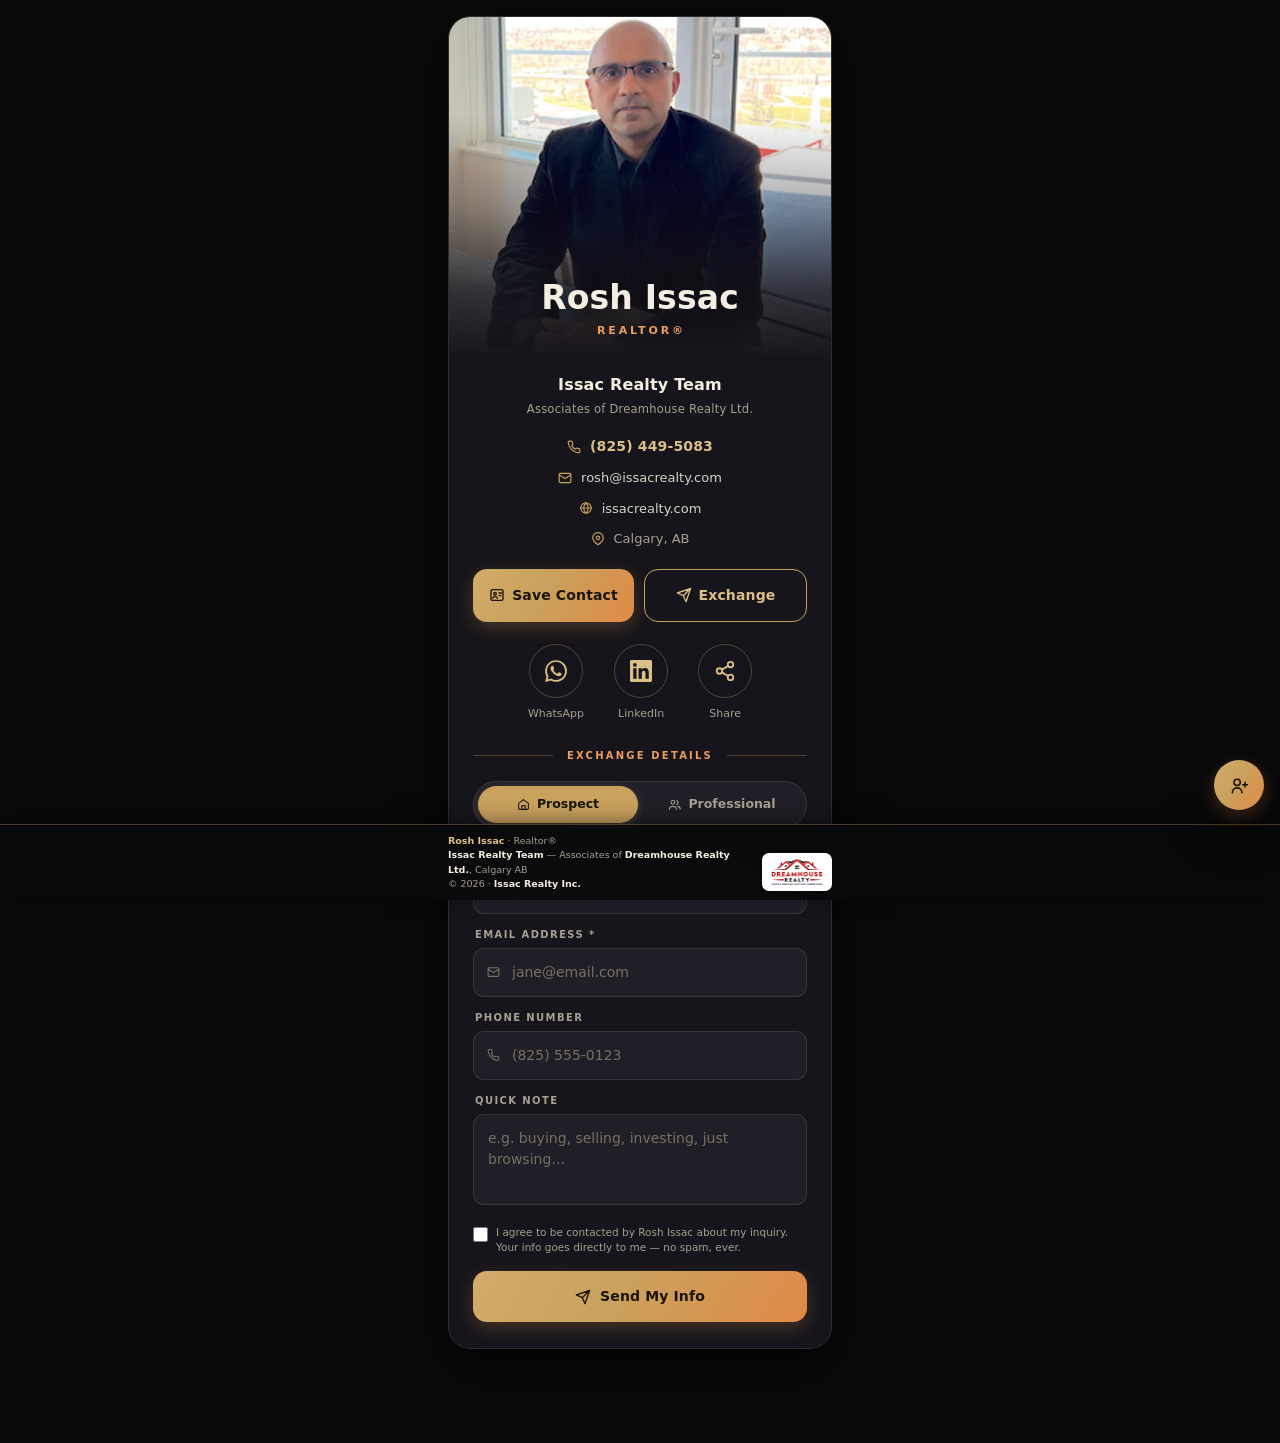
==== commit 40a2c64a: "Restyle card: dark/gold premium reskin + photo-led hero (look only) Styling-only redesign — all func" ====
--- a/index.html
+++ b/index.html
@@ -32,38 +32,48 @@
   <meta name="apple-mobile-web-app-capable"          content="yes" />
   <meta name="apple-mobile-web-app-status-bar-style" content="black-translucent" />
   <meta name="apple-mobile-web-app-title"            content="Rosh Issac" />
-  <meta name="theme-color"                           content="#0f0f0f" />
+  <meta name="theme-color"                           content="#09090b" />
   <link rel="apple-touch-icon" href="./apple-touch-icon.png" />
   <link rel="manifest" href="./manifest.json" />
-  <link rel="icon" href="data:image/svg+xml,%3Csvg xmlns='http://www.w3.org/2000/svg' viewBox='0 0 64 64'%3E%3Crect width='64' height='64' rx='14' fill='%230f0f0f'/%3E%3Ctext x='50%25' y='53%25' font-family='Georgia,serif' font-size='30' fill='%23f6f3ee' text-anchor='middle' dominant-baseline='middle'%3ER%3Ctspan fill='%23ee8a4e'%3EI%3C/tspan%3E%3C/text%3E%3C/svg%3E" />
+  <link rel="icon" href="data:image/svg+xml,%3Csvg xmlns='http://www.w3.org/2000/svg' viewBox='0 0 64 64'%3E%3Crect width='64' height='64' rx='14' fill='%2316151b'/%3E%3Ctext x='50%25' y='53%25' font-family='Helvetica,Arial,sans-serif' font-weight='700' font-size='30' fill='%23f4eee2' text-anchor='middle' dominant-baseline='middle'%3ER%3Ctspan fill='%23c9a25e'%3EI%3C/tspan%3E%3C/text%3E%3C/svg%3E" />
 
   <style>
-  /* ═══ DESIGN TOKENS — tweak the brand here ═══════════════════════════ */
+  /* ═══ DESIGN TOKENS — DARK / PREMIUM · TRUE GOLD ═════════════════════
+     Semantic palette is inverted for the dark theme: `--ink` is now the
+     warm-WHITE primary text (so `color:var(--ink)` reads light everywhere)
+     and `--paper` is the near-black page. Gold replaces the old orange as
+     the single accent. `--accent-deep` is a LIGHTER gold tuned for AA-legible
+     text/icons on the dark surface. ───────────────────────────────────── */
   :root {
-    --ink:        #0f0f0f;   /* deep black — dominant brand color   */
-    --ink-soft:   #232323;   /* hover / pressed black               */
-    --paper:      #f3efe9;   /* warm ivory page background          */
-    --card:       #ffffff;   /* card surface                        */
-    --field:      #f7f4ef;   /* input fill                          */
-    --line:       #e7e1d6;   /* warm hairline                       */
-    --muted:      #8a8378;   /* warm grey secondary text            */
-    --muted-2:    #aaa193;   /* warm grey tertiary text             */
-    --accent:     #ee8a4e;   /* brand light orange — jewel accent   */
-    --accent-deep:#d96f30;   /* orange for text on light (AA)       */
-    --accent-soft:#fbeee3;   /* orange tint surfaces                */
-    --ok:         #2f7d52;
-    --ok-soft:    #e9f4ee;
-    --err:        #b4452f;
-    --err-soft:   #f8ece8;
-
-    --radius:     20px;
+    --ink:        #f4eee2;   /* warm-white — primary text on dark   */
+    --ink-soft:   #d9d3c6;   /* dimmer text / hover                 */
+    --paper:      #09090b;   /* near-black page background          */
+    --card:       #16151b;   /* charcoal-black card surface         */
+    --field:      #201f27;   /* input fill (raised charcoal)        */
+    --line:       rgba(244,238,226,.10);  /* neutral hairline       */
+    --muted:      #a79f91;   /* warm grey secondary text            */
+    --muted-2:    #786f62;   /* warm grey tertiary text             */
+    --accent:     #c9a25e;   /* champagne / true gold — primary accent */
+    --accent-deep:#dcbf86;   /* lighter gold — AA text/icons on dark */
+    --accent-soft:rgba(201,162,94,.13);  /* gold tint surfaces      */
+    --gold-line:  rgba(201,162,94,.34);  /* thin gold hairline      */
+    --orange:     #e08a47;   /* warm brand orange — secondary accent */
+    --orange-text:#ec9d5e;   /* lighter orange — legible on dark     */
+    --warm-line:  rgba(222,148,82,.32);  /* warm orange hairline    */
+    --grad-warm:  linear-gradient(120deg, #d4ab6a 0%, var(--accent) 42%, var(--orange) 100%);
+    --ok:         #6fcf97;
+    --ok-soft:    rgba(111,207,151,.13);
+    --err:        #e57b63;
+    --err-soft:   rgba(229,123,99,.14);
+
+    --radius:     22px;
     --radius-md:  14px;
     --radius-sm:  11px;
-    --shadow:     0 1px 2px rgba(28,22,14,.05), 0 10px 34px rgba(28,22,14,.07);
-    --shadow-pop: 0 10px 40px rgba(28,22,14,.18);
+    --shadow:     0 1px 2px rgba(0,0,0,.4), 0 18px 50px rgba(0,0,0,.55);
+    --shadow-pop: 0 14px 46px rgba(0,0,0,.6);
 
     --sans: -apple-system, BlinkMacSystemFont, "Segoe UI", system-ui, Roboto, Helvetica, Arial, sans-serif;
-    --serif: ui-serif, Georgia, "Times New Roman", Cambria, serif;
+    --serif: var(--sans);  /* all-sans — serif retired per restyle */
 
     --safe-t: env(safe-area-inset-top, 0px);
     --safe-b: env(safe-area-inset-bottom, 0px);
@@ -83,7 +93,7 @@
     display: flex;
     flex-direction: column;
     align-items: center;
-    padding: calc(var(--topbar-h, 132px) + 14px) 18px calc(var(--band-h, 60px) + 16px);
+    padding: calc(var(--safe-t) + 16px) 16px calc(var(--band-h, 64px) + 18px);
   }
   img { display: block; max-width: 100%; }
   button { font: inherit; cursor: pointer; border: none; background: none; color: inherit; }
@@ -102,80 +112,66 @@
     background: var(--card);
     border-radius: var(--radius);
     box-shadow: var(--shadow);
+    border: 1px solid var(--line);
     overflow: hidden;
   }
 
-  /* ═══ FIXED TOP HEADER (floating) ════════════════════════════════════ */
-  .topbar {
-    position: fixed; top: 0; left: 0; right: 0; z-index: 55;
-    background: var(--ink);
-    padding: calc(16px + var(--safe-t)) 18px 16px;
-    box-shadow: 0 4px 18px rgba(15,15,15,.18);
-  }
-  .topbar::after {                 /* thin orange baseline accent */
-    content: "";
-    position: absolute; left: 0; right: 0; bottom: 0;
-    height: 2px;
-    background: linear-gradient(90deg, var(--accent), transparent 70%);
-  }
-  .topbar-inner {
-    width: 100%; max-width: 384px; margin: 0 auto;
-    display: flex; align-items: center; gap: 18px;
-    color: var(--paper);
-  }
-  .avatar-ring {
-    flex: none;
-    padding: 2.5px;
-    border-radius: 50%;
-    background: linear-gradient(140deg, var(--accent), #b8541f);
-  }
-  .avatar {
-    width: 72px; height: 72px;
-    border-radius: 50%;
-    object-fit: cover;
-    background: #2a2a2a;
-    display: block;
-  }
-  .header-id { min-width: 0; }
-  .header-id .name-h {
-    font-family: var(--serif);
-    font-size: 26px; font-weight: 700; line-height: 1.05; letter-spacing: .01em;
-    color: var(--accent);
-  }
-  .header-id .role-h {
-    margin-top: 5px;
-    font-size: 12px; letter-spacing: .02em;
-    color: #cfc7b9; font-weight: 600;
-  }
-  .header-id .contact-h {
-    margin-top: 9px; display: flex; flex-direction: column; align-items: flex-start; gap: 5px;
-    font-size: 11.5px;
-  }
-  .header-id .contact-h a { display: inline-flex; align-items: center; gap: 6px; transition: opacity .15s ease; }
-  .header-id .contact-h a:active { opacity: .7; }
-  .header-id .contact-h .ic { font-size: 11px; }
-  .header-id #link-phone { color: var(--accent); font-weight: 700; }
-  .header-id #link-phone .ic { color: var(--accent); }
-  .header-id #link-email { color: #cfc7b9; font-weight: 400; }
-  .header-id #link-email .ic { color: #cfc7b9; }
-
-  /* Identity block */
-  .body { padding: 24px 26px 28px; }
+  /* ═══ PHOTO-LED HERO — portrait fades into the black ═════════════════ */
+  .hero { position: relative; }
+  .hero-photo {
+    width: 100%; height: 340px;
+    object-fit: cover; object-position: 50% 22%;
+    background: #1d1c22; display: block;
+  }
+  /* gradient mask — no hard border; the photo dissolves into the card */
+  .hero::after {
+    content: ""; position: absolute; left: 0; right: 0; bottom: -1px; height: 72%;
+    background: linear-gradient(to bottom,
+      rgba(22,21,27,0) 0%, rgba(22,21,27,.35) 38%,
+      rgba(22,21,27,.82) 72%, var(--card) 100%);
+    pointer-events: none;
+  }
+  .hero-fade {
+    position: absolute; left: 0; right: 0; bottom: 0; z-index: 1;
+    text-align: center; padding: 0 20px 18px;
+  }
+  .hero-name {
+    font-family: var(--sans);
+    font-size: 33px; font-weight: 600; line-height: 1.05; letter-spacing: .005em;
+    color: var(--ink);
+    text-shadow: 0 2px 18px rgba(0,0,0,.55);
+  }
+  .hero-role {
+    margin-top: 7px; font-size: 11px; font-weight: 600;
+    text-transform: uppercase; letter-spacing: .26em; text-indent: .26em;
+    color: var(--orange-text);
+  }
+
+  /* ═══ IDENTITY (team + brokerage) ════════════════════════════════════ */
+  .body { padding: 18px 24px 26px; }
   .identity { text-align: center; }
   .identity .team {
-    font-family: var(--serif);
-    font-size: 20px; font-weight: 600; letter-spacing: .01em;
-    line-height: 1.15; color: var(--ink);
+    font-family: var(--sans);
+    font-size: 16px; font-weight: 700; line-height: 1.3; letter-spacing: .01em;
+    color: var(--ink);
   }
   .identity .affiliation {
-    margin-top: 5px; font-size: 12px; color: var(--muted); letter-spacing: .02em;
-  }
-  .identity .city {
-    margin-top: 9px;
-    display: inline-flex; align-items: center; gap: 6px;
-    font-size: 12px; color: var(--muted);
-  }
-  .identity .city .ic { color: var(--accent); font-size: 12px; }
+    margin-top: 5px; font-size: 11.5px; color: var(--muted); letter-spacing: .02em;
+  }
+
+  /* ═══ CONTACT ROWS — centered, gold line icons ══════════════════════ */
+  .contact-rows {
+    display: flex; flex-direction: column; align-items: center; gap: 11px;
+    margin-top: 18px;
+  }
+  .crow {
+    display: inline-flex; align-items: center; gap: 9px;
+    font-size: 13px; color: var(--ink-soft); transition: opacity .15s ease;
+  }
+  .crow:active { opacity: .65; }
+  .crow .ic { color: var(--accent); font-size: 14px; }
+  .crow#link-phone { color: var(--accent-deep); font-weight: 700; letter-spacing: .01em; font-size: 14px; }
+  .crow#card-city { color: var(--muted); }
 
   /* ═══ BUTTONS ═════════════════════════════════════════════════════════ */
   .btn {
@@ -188,16 +184,22 @@
   }
   .btn:active { transform: scale(.978); }
   .btn .ic { font-size: 16px; }
-
-  .btn-primary { background: var(--ink); color: var(--paper); }
-  .btn-primary:hover { background: var(--ink-soft); }
-  .btn-primary:disabled { opacity: .6; pointer-events: none; }
-
+  .actions .btn { white-space: nowrap; padding-left: 12px; padding-right: 12px; gap: 7px; }
+
+  /* Primary = warm gold→orange gradient (Save Contact, Send, Save to CRM) */
+  .btn-primary {
+    background: var(--grad-warm); color: #1a1408; font-weight: 700;
+    box-shadow: 0 6px 18px rgba(214,138,69,.26);
+  }
+  .btn-primary:hover { background: linear-gradient(120deg, #ddb578 0%, #d2a866 42%, #e8965a 100%); }
+  .btn-primary:disabled { opacity: .55; pointer-events: none; }
+
+  /* Outline = gold hairline (Exchange details) */
   .btn-outline {
-    background: transparent; color: var(--ink);
-    border: 1.5px solid var(--ink);
-  }
-  .btn-outline:hover { background: var(--ink); color: var(--paper); }
+    background: transparent; color: var(--accent-deep);
+    border: 1.5px solid var(--accent);
+  }
+  .btn-outline:hover { background: var(--accent); color: #1a1408; }
 
   .btn-ghost {
     background: var(--field); color: var(--ink);
@@ -207,40 +209,44 @@
 
   .btn-icon {
     width: 52px; flex: none; padding: 15px 0;
-    background: transparent; color: var(--ink);
-    border: 1.5px solid var(--ink);
+    background: transparent; color: var(--accent-deep);
+    border: 1.5px solid var(--accent);
     border-radius: var(--radius-md);
   }
-  .btn-icon:hover { background: var(--ink); color: var(--paper); }
-
-  .actions { display: flex; gap: 10px; margin-bottom: 22px; }
+  .btn-icon:hover { background: var(--accent); color: #1a1408; }
+
+  .actions { display: flex; gap: 10px; margin: 20px 0 22px; }
   .actions .btn { flex: 1; }
 
-  /* ═══ SOCIAL ROW — brand colors ═══════════════════════════════════════ */
+  /* ═══ SOCIAL ROW — circular gold-outline icons ════════════════════════ */
   .social {
-    display: flex; align-items: flex-start; justify-content: center; gap: 26px;
+    display: flex; align-items: flex-start; justify-content: center; gap: 30px;
     margin-bottom: 26px;
   }
-  .social a { display: flex; flex-direction: column; align-items: center; gap: 8px; }
+  .social a, .social button { display: flex; flex-direction: column; align-items: center; gap: 8px; background: none; }
   .social .dot {
     width: 54px; height: 54px; border-radius: 50%;
     display: flex; align-items: center; justify-content: center;
-    color: #fff; font-size: 23px;
-    box-shadow: 0 6px 16px rgba(28,22,14,.12);
-    transition: transform .18s ease, box-shadow .18s ease;
-  }
-  .social a:hover .dot, .social a:active .dot { transform: translateY(-3px); box-shadow: 0 10px 22px rgba(28,22,14,.18); }
+    color: var(--accent-deep); font-size: 22px;
+    background: transparent; border: 1.5px solid var(--gold-line);
+    transition: transform .18s ease, border-color .18s ease, background .18s ease, color .18s ease;
+  }
+  .social a:hover .dot, .social a:active .dot,
+  .social button:hover .dot, .social button:active .dot {
+    transform: translateY(-3px); border-color: var(--accent);
+    background: var(--accent-soft); color: var(--accent);
+  }
   .social .lbl { font-size: 11px; color: var(--muted); font-weight: 500; }
-  .dot-wa  { background: #25D366; }
-  .dot-li  { background: #0A66C2; }
-  .dot-web { background: var(--accent); }
 
   /* ═══ DIVIDER WITH LABEL ══════════════════════════════════════════════ */
   .divider { display: flex; align-items: center; gap: 14px; margin: 4px 0 18px; }
-  .divider .ln { flex: 1; height: 1px; background: var(--line); }
+  .divider .ln { flex: 1; height: 1px; background: var(--gold-line); }
+  /* warm fade toward the label — gold edge, orange near the title */
+  .divider .ln:first-child { background: linear-gradient(90deg, var(--gold-line), var(--warm-line)); }
+  .divider .ln:last-child  { background: linear-gradient(90deg, var(--warm-line), var(--gold-line)); }
   .divider .tx {
-    font-size: 10px; letter-spacing: .2em; text-transform: uppercase;
-    color: var(--muted-2); font-weight: 700; white-space: nowrap;
+    font-size: 10px; letter-spacing: .22em; text-transform: uppercase;
+    color: var(--orange-text); font-weight: 700; white-space: nowrap;
     transition: color .25s ease;
   }
 
@@ -258,8 +264,8 @@
   }
   .segment button .ic { font-size: 13px; }
   .segment button.active {
-    background: var(--ink); color: var(--paper);
-    box-shadow: 0 2px 8px rgba(28,22,14,.18);
+    background: var(--accent); color: #1a1408;
+    box-shadow: 0 2px 10px rgba(201,162,94,.28);
   }
 
   /* ═══ FORM FIELDS ═════════════════════════════════════════════════════ */
@@ -286,7 +292,7 @@
   .textarea { padding-left: 14px; resize: none; min-height: 78px; }
   .input::placeholder, .textarea::placeholder { color: var(--muted-2); }
   .input:focus, .select:focus, .textarea:focus {
-    outline: none; background: #fff;
+    outline: none; background: #26242e;
     border-color: var(--accent);
     box-shadow: 0 0 0 3px var(--accent-soft);
   }
@@ -350,31 +356,34 @@
   /* ═══ STICKY BROKERAGE / COPYRIGHT BAND (RECA compliance) ═════════════ */
   .brokerage {
     position: fixed; left: 0; right: 0; bottom: 0; z-index: 50;
-    background: rgba(255,255,255,.95);
-    -webkit-backdrop-filter: blur(10px); backdrop-filter: blur(10px);
-    border-top: 1px solid var(--line);
+    background: rgba(9,9,11,.9);
+    -webkit-backdrop-filter: blur(12px); backdrop-filter: blur(12px);
+    border-top: 1px solid var(--gold-line);
     padding: 9px 18px calc(9px + var(--safe-b));
-    box-shadow: 0 -2px 14px rgba(28,22,14,.05);
+    box-shadow: 0 -4px 18px rgba(0,0,0,.4);
   }
   .brokerage .bar-inner {
     width: 100%; max-width: 384px; margin: 0 auto;
-    display: flex; align-items: center; justify-content: space-between; gap: 14px;
+    display: flex; align-items: flex-end; justify-content: space-between; gap: 14px;
   }
   .brokerage .copy { flex: 1; min-width: 0; font-size: 9.5px; line-height: 1.5; color: var(--muted); text-align: left; }
   .brokerage .copy b { color: var(--ink); font-weight: 600; }
   .brokerage .copy .a { color: var(--accent-deep); font-weight: 600; }
-  .brokerage picture { flex: none; }
-  .brokerage img { height: 34px; width: auto; object-fit: contain; display: block; }
+  .brokerage picture {
+    flex: none; background: #fff; padding: 4px 7px; border-radius: 7px;
+    line-height: 0; box-shadow: 0 1px 4px rgba(0,0,0,.45);
+  }
+  .brokerage img { height: 30px; width: auto; object-fit: contain; display: block; }
   .brokerage .txt { flex: none; font-size: 11px; font-weight: 700; letter-spacing: .1em; text-transform: uppercase; color: var(--ink); }
 
   /* ═══ CAPTURE FAB (Rosh only) ═════════════════════════════════════════ */
   .fab {
     position: fixed; right: 16px; z-index: 60;
-    bottom: calc(var(--band-h, 60px) + 14px);
+    bottom: calc(var(--band-h, 64px) + 14px);
     width: 50px; height: 50px; border-radius: 50%;
-    background: var(--ink); color: var(--paper);
+    background: var(--grad-warm); color: #1a1408;
     display: flex; align-items: center; justify-content: center; font-size: 19px;
-    box-shadow: var(--shadow-pop);
+    box-shadow: var(--shadow-pop), 0 6px 18px rgba(214,138,69,.34);
     transition: transform .15s ease;
   }
   .fab:active { transform: scale(.92); }
@@ -444,9 +453,10 @@
   .sheet-head { display: flex; align-items: center; justify-content: space-between; margin-bottom: 18px; }
   .sheet-head h2 { font-family: var(--serif); font-size: 19px; font-weight: 600; }
   .qrbox {
-    width: 176px; height: 176px; margin: 0 auto 8px;
+    width: 184px; height: 184px; margin: 0 auto 8px;
     display: flex; align-items: center; justify-content: center;
-    background: var(--field); border: 1px solid var(--line); border-radius: var(--radius-md);
+    background: #ffffff; border: 1px solid var(--gold-line); border-radius: var(--radius-md);
+    box-shadow: 0 0 0 4px rgba(201,162,94,.1);
     overflow: hidden;
   }
   .qrbox img, .qrbox canvas { width: 156px; height: 156px; }
@@ -467,9 +477,9 @@
 
   /* ═══ TOAST ═══════════════════════════════════════════════════════════ */
   #toast {
-    position: fixed; left: 50%; bottom: calc(var(--band-h, 60px) + 18px);
+    position: fixed; left: 50%; bottom: calc(var(--band-h, 64px) + 18px);
     transform: translateX(-50%) translateY(8px);
-    background: var(--ink); color: var(--paper);
+    background: #2a2832; color: var(--ink); border: 1px solid var(--gold-line);
     font-size: 13px; font-weight: 500;
     padding: 12px 20px; border-radius: 999px;
     box-shadow: var(--shadow-pop);
@@ -500,12 +510,12 @@
 
   /* ═══ SMALL SCREENS (iPhone SE ≈ 375px) ═══════════════════════════════ */
   @media (max-width: 360px) {
-    .body { padding: 20px 20px 24px; }
-    .header-id .name-h { font-size: 23px; }
-    .header-id .contact-h { font-size: 10.5px; }
-    .identity .team { font-size: 18px; }
-    .social { gap: 20px; }
-    .social .dot { width: 50px; height: 50px; font-size: 21px; }
+    .body { padding: 16px 20px 24px; }
+    .hero-photo { height: 300px; }
+    .hero-name { font-size: 29px; }
+    .identity .team { font-size: 15px; }
+    .social { gap: 24px; }
+    .social .dot { width: 50px; height: 50px; font-size: 20px; }
   }
   </style>
 </head>
@@ -547,68 +557,67 @@
     </defs>
   </svg>
 
-  <!-- ═══ FIXED TOP HEADER (floating) ═══════════════════════════════════ -->
-  <header class="topbar">
-    <div class="topbar-inner">
-      <span class="avatar-ring">
+  <div class="shell">
+
+    <!-- ═══ MAIN CARD ═════════════════════════════════════════════════ -->
+    <div class="card reveal">
+
+      <!-- Photo-led hero — portrait fades into the black, name in the fade -->
+      <div class="hero">
         <picture>
           <source srcset="./portrait.webp" type="image/webp" />
-          <img id="avatar" class="avatar" alt="Rosh Issac" src="./portrait.jpg" width="72" height="72" />
+          <img id="avatar" class="hero-photo" alt="Rosh Issac" src="./portrait.jpg" />
         </picture>
-      </span>
-      <div class="header-id">
-        <h1 class="name-h" id="card-name"></h1>
-        <p class="role-h">Realtor&reg;</p>
-        <p class="contact-h">
-          <a id="link-phone" href="#"><svg class="ic"><use href="#i-phone"/></svg><span id="label-phone"></span></a>
-          <a id="link-email" href="#"><svg class="ic"><use href="#i-mail"/></svg><span id="label-email"></span></a>
-        </p>
+        <div class="hero-fade">
+          <h1 class="hero-name" id="card-name"></h1>
+          <p class="hero-role">Realtor&reg;</p>
+        </div>
       </div>
-    </div>
-  </header>
-
-  <div class="shell">
-
-    <!-- ═══ MAIN CARD ═════════════════════════════════════════════════ -->
-    <div class="card reveal">
 
       <div class="body">
 
-        <!-- Affiliation -->
+        <!-- Affiliation (RECA: team always shown with brokerage) -->
         <div class="identity">
           <p class="team">Issac Realty Team</p>
           <p class="affiliation" id="card-brokerage"></p>
-          <p class="city" id="card-city"></p>
         </div>
 
+        <!-- Contact rows — centered, gold line icons -->
+        <div class="contact-rows">
+          <a class="crow" id="link-phone" href="#"><svg class="ic"><use href="#i-phone"/></svg><span id="label-phone"></span></a>
+          <a class="crow" id="link-email" href="#"><svg class="ic"><use href="#i-mail"/></svg><span id="label-email"></span></a>
+          <a class="crow" id="link-web" href="#" target="_blank" rel="noopener noreferrer"><svg class="ic"><use href="#i-globe"/></svg><span>issacrealty.com</span></a>
+          <p class="crow" id="card-city"></p>
+        </div>
+
         <!-- Primary actions -->
-        <div class="actions" style="margin-top:22px">
+        <div class="actions">
           <button class="btn btn-primary" onclick="downloadVCF()" aria-label="Save contact">
             <svg class="ic"><use href="#i-card"/></svg> Save Contact
           </button>
-          <button class="btn btn-icon" onclick="openShare()" aria-label="Share card">
-            <svg class="ic"><use href="#i-share"/></svg>
+          <button class="btn btn-outline" onclick="document.getElementById('exchange').scrollIntoView({behavior:'smooth',block:'start'})" aria-label="Exchange details">
+            <svg class="ic"><use href="#i-send"/></svg> Exchange
           </button>
         </div>
 
-        <!-- Social -->
+        <!-- Social — circular gold-outline icons -->
         <div class="social">
           <a id="link-wa" href="#" target="_blank" rel="noopener noreferrer" aria-label="WhatsApp">
-            <span class="dot dot-wa"><svg class="ic"><use href="#i-whatsapp"/></svg></span>
+            <span class="dot"><svg class="ic"><use href="#i-whatsapp"/></svg></span>
             <span class="lbl">WhatsApp</span>
           </a>
           <a id="link-li" href="#" target="_blank" rel="noopener noreferrer" aria-label="LinkedIn">
-            <span class="dot dot-li"><svg class="ic"><use href="#i-linkedin"/></svg></span>
+            <span class="dot"><svg class="ic"><use href="#i-linkedin"/></svg></span>
             <span class="lbl">LinkedIn</span>
           </a>
-          <a id="link-web" href="#" target="_blank" rel="noopener noreferrer" aria-label="Website">
-            <span class="dot dot-web"><svg class="ic"><use href="#i-globe"/></svg></span>
-            <span class="lbl">Website</span>
-          </a>
+          <button type="button" onclick="openShare()" aria-label="Share card">
+            <span class="dot"><svg class="ic"><use href="#i-share"/></svg></span>
+            <span class="lbl">Share</span>
+          </button>
         </div>
 
         <!-- Exchange -->
-        <div class="divider">
+        <div class="divider" id="exchange">
           <span class="ln"></span>
           <span class="tx" id="exchange-title">Exchange Details</span>
           <span class="ln"></span>
@@ -839,8 +848,9 @@
   <div class="brokerage">
     <div class="bar-inner">
       <p class="copy">
-        &copy; <span id="yr"></span> <b>Issac Realty Inc.</b> · <span class="a">Rosh Issac</span>, Realtor®<br>
-<b>Issac Realty Team</b>, Associates of <b>Dreamhouse Realty Ltd.</b>, Calgary AB
+        <span class="a">Rosh Issac</span> · Realtor®<br>
+        <b>Issac Realty Team</b> — Associates of <b>Dreamhouse Realty Ltd.</b>, Calgary AB<br>
+        &copy; <span id="yr"></span> · <b>Issac Realty Inc.</b>
       </p>
       <picture>
         <source srcset="./dreamhouse-logo.webp" type="image/webp" />
@@ -928,7 +938,7 @@
   // ── vCard ───────────────────────────────────────────────────────────
   // Photo is embedded (base64) so the saved contact shows the face reliably,
   // offline, with no network call. Generated from the self-hosted portrait.
-  const PHOTO_B64 = '/9j/2wBDAAkJCQkKCQoLCwoODw0PDhUTERETFR8WGBYYFh8wHiMeHiMeMCozKScpMypMOzU1O0xXSUVJV2pfX2qFf4Wurur/2wBDAQkJCQkKCQoLCwoODw0PDhUTERETFR8WGBYYFh8wHiMeHiMeMCozKScpMypMOzU1O0xXSUVJV2pfX2qFf4Wurur/wgARCADIAMgDASIAAhEBAxEB/8QAHAAAAQUBAQEAAAAAAAAAAAAAAAIDBAUGAQcI/8QAGQEAAwEBAQAAAAAAAAAAAAAAAAIDAQQF/[base64]/mI4oBtDydIw+BaxJlRN8ew+1zekyzGoNXSJxTNE3z2MtErpGo0Ia6MbR25/UnfNbbU9QnYnba89XetxN8d4K0OANDgFjndJmEes8v3mIy9NGuoVEqGkynSQ25YpSSjXsR6slU6Wm6OWRoKDZ4z2V0trjeiIrrI5k8eBGR4BkdAlUUjziXRZUF/[base64]/[base64]//8QAORAAAgIBAgMECAQEBwEAAAAAAQIAAxEEEiExUQUQE0EgIjJSYXGBkSMwQmIGFLHRM0NTcoKhwZL/2gAIAQEAAT8B9HUa3HCv7x7STCfSViJptXtwrcV/pAQRkcvyMzPo6vVfoXl5x2z+Ss0up2HDeyfzdZfsXYOZjHMMz6YgizSXf5Z+ndmZmZmZmZnvdwiFj5Sxy7FjzMP5Igi85nDcJXZvQNMzP5Gvs9lB8zDD3j0cQc4IsxNO2Dt6+liY77332M0PoDuHcIBMQQQTkQZz/IvbZS5+HoGEzcJuEDDu3Yi2L1hurHnBenCLbWTziDMUcYvL8jXHFQHVoe67U1VHbuy3ujiZZrn8kx8z/aNrLOi/cwauz3R94mrU8OR6GLdEYkQky+7bwHPpC90R78czj5CL43+p91/tKNbZSv4te9BzZOY+hmm1On1C5ptVvlOIYj6+lju1x4oPgYmmZ24nAna2ovr1T0o5VPhz4wAIuxf+R6mN0mxvdMG4HiJwI5cIqXG0VrYQpGc/CLo68+vbcf8AliazRvpq/Epvs+RM8MVLhjlzzMcoDxyZTZVjLUHbnGR15w1lahfUd9WcHqJptrYOec1WmNHada059fayhfjOY58RMd+PQ1zpU4ssHAJwHU5l1upuHteGvurNfplFW/zQg5lyhOXOFPDwPaub/qWNYGIZjkStS6sdx4Y5xImBenyaIikcprRt07A/pwR8szUV+s3PnLqi20r0xNHS1diuy5xKktDvYgWtGADV8w0pHhN0zNPtftRn5lNMB/8ARlty6fNmwsWAX7RTuUNjGe7Ho9oIrV1HzDxpqFDq6nkQRKs2KjH2gMfUcItIRvEDNullCM5YqSTNoHqiU0ZPKNXnUYH6VA+rcYgmqoS8BXPqkbT9Yamt06WfqxtcfuXgYaWzzlasP0ytvhDxM7M9Zr7v9R8L/tThNUVWg2MM7eOOs7Hd7KLS5yd+fv6WuuNGlssHlKL/ABXDbic9Y0dY34Dl/[base64]/zpCOEErU44S2ouBgkMORj5qscKTU2eIHFD9IjatuXg/ZhBRqX/wATU7R0qXb/ANmU0V1LtrXAlI4iXvsrU/vUfedmU+Fp/[base64]/SWX2j1VpJMvtsBxZWVwc4mjO4iEZAmnHrQcvTXUCCwGanszx7CyXbQ3tcJqdEmlSta87cefWPw7rxjiJZuLYEo7PwQxsY/Wfy1HuzwqF5V5i4HJVEA38MieAqjI5zU071M0q7TF4oJpx+QKjFVhA5EtUXUsuOPMSzznKWecRAbfrE4CNZGbcT6xgyvHMoc5+MD8Octz5RVIYcOf0iNy+U1Grr0Wma9uPQdTNP/EuhtXLhq+vnKdRReu6q1XHwPprGTMVcTtPT+HZvHstGJjkxQd8Q+UIzGrs8liVW+eJUmOcXOJwbm0WoFMH+sQetO39xsRM+wgbHziuUOQZTe6uHpfwn+HAGdmfxCT+FrPa9+V6zS2+xeh+syOveFmO7Ua/SaQZutA+HnNf/FHjMESkeDu8/aM3o6B0OVPIwjM2DmIMcJ5mZmTEcTJI4RRnaZv2rzlTesDO1rg/[base64]/Cb9x/b5TcRkcOHxiWhMk4PEfXEfV7zhRw/9lWecWdqWbNC494hYsPeIw72OIzwknuEMaaTUkfhueHlOcKzZNnHnDWmJsHkJWMQTtq3JoqHlljB6PMQ9xJ9BeYjMJzmJpb9w2nnOcxNrdIA232YgYjlFEewIpYzV2Gy8sfSBjjz7v/EACgQAQACAgEEAQQDAQEBAAAAAAEAESExQRBRYXGhIIGRwTCx0fDh8f/aAAgBAQABPxD6FAtlVb2/1Hzat7YrlZiVcDUJVMVj2L8kAkFFidGMYsWXGH6d1r5O8VRzKldAnMVILFThjk1/F5giCNjFixYsWLFiy5cuDc4s+COoy+gtlQ9RJoubgZhMEmlf+8RYwwwwywxcua9hH9yR5jCDCEzBjURdTSC4ESqSkYBW3fuMMLFixYvVSIWOheonPR6L4VLVNyGfuXa1/Yj1qJGHoJm7C49HQkZU7um2okEywPBBTGTNgPIXZBAJzH6EidHD3ge3EYkSCCbYd6HejIIlxFG4FyI4YxJlKkZSsRF32INezUZUqVKlQJ3GD46NoR6h2X8oaiDGPGfFo/8ARDYUPH+5WJX8F+oFbmJixyjZMFs9DK+iXlce234lRhXb9zLkxfA/sS7cwNh3c0D8hRZPY5gIDYCVKlSpXQEO/wAJCT/dsPcgowXkyg3N8nMsNAneg3Fi/wAjNQwKaFbIu+A2QSsPPEiFfzfw9mK6D521f8IEzexEnA97kQyXCNxpmOxgxJe2HIJjJZ6TteYxUroqV0Xomq2tAIQFseT7sFFVgstXmCKFTg7rERmxWyLIspBgSWvdtdywglLxLr/3iHrglJvu4KkfIZJiYArEtQCAzAbuHT4C0OW9LBpQCsDQ/qFfQT4XiVsVTWzVzPygadkroqVKhHprspn1GyLb9yUsu18ZjFYzEXDdxx0Wt1bHAaOwrEOFv8O+y3wSqgjWBdHaHAY+CjageklYPZqIFFY7Ci2Lso+hrKDHH3DRFEWfumpUqVKlg1gCvMAEGwrRhywstZitilL/AGT1eYj27ZjbpBOoDekDfaP2y6VofvB04gFNUg4NRqWoKCfE1DhWlYjyJCpm8wwwRQtWHTbXz0JR3btAILi1XwLMM6ZVK6KlRkNrTzsj2QtD8jAKPcmxiWxCJkckfxPLT6sxhrnzz5qJKD+W/EJVd3GuwMCYGIIkoUJbotlwzj27je9+/cihd3y/EFmFJd3D+Zhs29NqvKuVi2MsPSz1hB87H7NH14gDHtYljbS2fswVyoiKZUCY0wiU22lmSN4jAl/[base64]/UtjjLLhrWYm8FA/hHU1OsN09S0pjtWyGEUio7mY7XStLPQvQa0HdRWFagHfBLf4xIrKAcbi0NwDkpqIREUd1cPD2/[base64]/yANk0rXf5lKGGm7IpbbE8iLtzirXxHc9uYCthSbLLVuFZywtPdu42C2w0kp9T73bbFROPV1KHwxgynlqHwXNo9WgdglJSXOV48RaPqJMtwqeEoWhohuolAIVfHLDVf/AJiEWyNdGVcdBFXb1ILLzDMU1yyw2bIu9GyAZE0ofzLO71HPJfOIIsEE23EY0RPrWDiD1ZQzJ2PT//EACYRAAICAAYCAQUBAAAAAAAAAAABAhEDEBIgIUExURMEImFxgWL/2gAIAQIBAT8AynOuENt52Qn0983SG9qRB3wUUUUUTdt7UnlDze1+GMjhSZ8DHBroUSOG2hwXbIw2tWiGhSSqxOzmhukyGJJyS/IiWkg6tDfOyUq4LpmvtGv2yU3TZB0zU/4xzE3/AFk7+WHqnsxY+JDFaE/8oaciMXY+E6Yn+ERXNsauf6WySuLWcURVHA0SjRDwPZaHB8vKHKOPZ9o2l0OVoira22K2NU6Io8MTVDbIxtGGuRw9DVZpWRgyeHatCTHEoirLUUYL1N5UaV6NCFFLJE4doUl2XE1+iUm2fTqoft7XsxElLKzsgqitv//EACkRAAICAQMEAQMFAQAAAAAAAAECABEDEiAhBBAxQWETQnEUMlFSgZH/2gAIAQMBAT8A7YsN8mKoEqVCLmbB7XdcxJqNnwIBK2GdQmk6h4Pe5fbEtIBBsJ7ZAGUrtUWwEEbKi+TP1K3Fyg+4WqPmowZWPgGHIDH/AHHYhprjfVK3dfE0waSaECgkfmPhQYyao1GuuBE11yKmTHdRkZRdcbMWJmBf0DALECeQRyIcfPAi4gSB82Y6BlozQPFciBJQJ+BKU9DnPsOuzo3FZMR9ixF4NQgNCtfcYCqCFxXE4NWIUHz/ANjGhQjNp6fSDyz8/wCbMT6Mit8z7j2ZxHa5bXUGQgRMt8RzGNk7RlQhADzAZkPMRWPNATSfbCFV/tAhV45pTuuI1gGMbInkCoQbgAAjNzcyvSGBtpMxZNJo+DCRA1TVHfjzFtjOpGlVHs9rlmXCexmLJ9rQqfU0tPon2YihROqa8tfwNo7+JhJKC5UAnhTMpJc/nb//2Q==';
+  const PHOTO_B64 = '/9j/2wBDAAkJCQkKCQoLCwoODw0PDhUTERETFR8WGBYYFh8wHiMeHiMeMCozKScpMypMOzU1O0xXSUVJV2pfX2qFf4Wurur/2wBDAQkJCQkKCQoLCwoODw0PDhUTERETFR8WGBYYFh8wHiMeHiMeMCozKScpMypMOzU1O0xXSUVJV2pfX2qFf4Wurur/wgARCADcANwDASIAAhEBAxEB/8QAHAAAAAcBAQAAAAAAAAAAAAAAAAECAwQFBgcI/8QAGQEAAwEBAQAAAAAAAAAAAAAAAQIDBAAF/[base64]/[base64]/Hkd07zd1/gO7M2kDQqlpfdEAAhKFt8yyW33ECAZwkrIM2xw6z0zk3WGgkyS81kkw0VTpeF6pyo2Z480y0mJ6mJoGTMuRcUHK4hKWCiBczjS0dwAClaiDKQSfHb9r5b1IwSAmswQPudNl7x/Rd4x2fiN55+K7GvNiyrt6Dc8i7xwydmSIWmZkO4AiQmCA6Q1YQKKQAJ6p1DnnRHzthaXRKiHcy9Ff8AK9B/[base64]/xABGEAACAQMCAwUFBAQLCAMAAAABAgMABBESIQUxQQYTIlFxEBQyYYEHQmKRIDNSoRUjJDA0U2NykrGyFjVkc4KiwdFDRVT/2gAIAQEAAT8ANHrVx+tHp/5qb/eHDD/zf9NLyH8xLcwR7PKiepqO9s5GwLmM/LV7eNnTPD/yj+81Pvp+bUm1yfktREiFP7tcSGq44SnneJ/MGj96rj9YPQ1PtecLP43H/ZQnVUU/IUblzgFcZ2xSXDLnwc+Ve8znYJilmlHh0Yz1ozS89AoSSAHIUD51xbtHJlorbboXqWaWQks5JNCRwchjXCeO3NswRnLR+RqC8EqI0WGVhXGWLzx5HKMVMN09aXe4eneAhVLkBcY6VPFay3Fk7SnXHMGiXI8bDpQ4nxVUyLTA/umoL6+dwstppQ5y1B3XOOg8q7xlAKqG9OQp7qTOlVDYzkelPcTBEIiGOuTiveyNim9HlR6+lXPxr6Grn9fwo/2xH5pS6GhjGSPCN6IXmuWoMx0jlkGg7oBqLH5D5UJHfkw+oppJATuPlXFruRUECscsmXqf4qajSMQa4Df4mETHZ64sc3Iz/Vipvjj9aH62Y/I13ZZULE7KKlGeOcBXyndvyxQXUrBsj60wycGQ1q0AJktnI2BNRQIi9eXI+dSCJVdWXAqMwkYU4PrSIFBD8ySdqPKj19Kueaehq6+PhZ/4kfvU1bwI8OWySAMb17tF1RgMb+KjaRZGNWD1zQto+pk54AzXuaZ5yf4q92QNs8mc+dXLa5ZHznLHHoKuXjDHLAVrQn4hUtzBGMs4AqPiFqx8Mmasp095QRyAuBq0g7geeKvmDyKwOQ0aH8xUo/jI6TGuYnlvR94GkSMDv4fkKCGTtHwRM42lNe6SkA+8ttRtZVJxdsNsmvdZ/CffH35bV7tdf/tbc17pctn+WMfpTWlygH8tOPSvdbrA/lp3HkaNefpVyN09DV3/APWHyu0/yNWeDCMkDYc60xEjOD5nIoRoMjTkdBkVoOxCj86zcZOIRjz86k94WJ2jiJYKSFxzNXUt/wB5KWYxR6BpXG+fvZq/jnwrYkbLY58qs4Z5NADsul9yp2K4PnVxbSoXRtTYc+M7kg1a2sg1k6eY04qyhLSrKpKShCmofsnnVrxJbuRrc6zJDEuXbHjxtnapP10dDlcehrSOfWrXB7VcO/DaytQ1aCQeu9FRliY8jzxW7BSqHA5bVpkwcL02yMYpUI1AjptXizhhkj67Vgn7o+tEV/6q5HwVefqrA+V3FVq0aw+LPIdM0ZIy+QSPoKXuwAHABx1pY4nwAw8zg0kcZBbOMHHyriEcklndRwSFZO6OgjzG+KnAmgV85IqeDvTvSQrHaroGAcmpFGljjI6ikhT4lqywsqjHWuBRs81zcN5d36+LNP8Ar46Hwz0f/NcMQN2rgz92waplALKGGMYwPM1IEjhU4zuetREOu3MYHM13RUjf95p7d1Px1HFJ3hk17FQMcuVNE2d3OfZ1+lXA2Sr3+jWh8rqH/VUX6haxSBjEDkMcDFZdScJgnnmsNgjAAznGc1nEm+w23q4gMDzQHkjkD05irsMSEXbNXalEBV3yq6QudselJHpk1MTqx5monAYgcqswZJowoySRgUbWO0AgjGAu7fNjuTTD+PX0pfhk9R/nRrhHi7TznHwWAp9Y3KPWVlVEIwQvOo4nBBEWd99O1P3qqGHXoRRmbJyBnGPLanYxwI+KF1+D2dfoanHhSr/+hQHyuYf9dQ7xYoRSNjCMfpUV3FGNB8DA4yaF1E4x3yCj3RGSyn8qMlqM+MfIA5ritravDPcRBu8GCxPLAq+YpEzpu3SpbXEAluJ3eTGcDYCkitncjDZ9aWJYJPCTpPQnOK4rxBrPh1zJGcOQEH/VUPb3i0CQmYpOmnGXTxfVhXDe23C72VBMDA/rkVA8csJeN1dS67qcjnRHKuCNjtFxJv2bSIVIY9J+6SNvKo9YGVHQ5xUWvRnJ2NBn33PKhI2QC1TFliGAOYp5CG2jT8qFdfoan+BPUVf/AO70+U8P+sVZfq2GjVQstLLpkkxvtnFNbg4HdbDyauIcW4Dw2R4ru77uVVBMeNZ3q97ecKiOLWCaXHVsIKn7e8SlcrBogH4QCfzauL9ouIX2ElupWQcgWNcC4mOI2Se8HM0YXX8weTVc+7mI8m8hTzQQjkq096JBiIZ8zXHr/vyturZWM7nzag+Ywp6E/kaXANcM41fWEgeCYr5jmDXDe2tvPpS9j0N+2nKuzPc3PFuKzoweNootLLyNGzUjGqvcUGQa7oqQoOMCgjEGhG4PwAj0xT6GTDV3dswBC0vOmch8aTjBqVJGAAHIintzJF3csetMg4z1ByKivJI9Ode31peJasasHB6j/wBGuI8bisrC7vHXIhiLYB5mr3iU95PLPLIXklcsSaMmKMgFO4ZsVwy9awv7eVVyphKMo+8PKn93u4RJE+UZcgip7UJKwLEir68FvDoi2dtgadssaB2NLS1GcVwvjV/w6VXtrhkI8jXBPtBgnVIeIL3bf1qcqhnjmjWWN1dGAKMu4I9hZRzIFSXEMSa3kULTXsheAJbsEkfTrfw9M5C1KX1eAsR1xUztjY4NJLOoHjpbuX7yg0tzGy4K4pZI2GzVoU/smvtEv5rSytrFEwl0Hd28+7IwtB8afSi45A1I2BUYyc00hXunHONgR9Kgv5OHS5U5gkOdPrUvEbWcFkA1NXEJ9bsR6D2DrSKD7FNK1RSHPOuyMXEb2zYRTugjkxnWRzFWdndwriW+nk+THaliQbkZPmd6MUZ5ov5U9tDtlfEPnypLcAbO6/IGnpaWkxmgikcqEfkxrt9xI3fFTaK+UtE0D5yHd6m8Dj5qp/MUu71Kd8eVRHbBrVlcfLFXM7TmJc7RxhRRlaOAhWOp8g/3aZiyqCeVDc0NiaDYxQ50pzjNBwKgbJHlXYO5sf4G0qyKwmOuhJGeTqfr+i9LQpOdLyq+voOHWc13OwCxjb5t0Uepq+meaV5JGzJIxZz+Jjk1I+tIyeYGk/[base64]/ha9UYMuR8xmk4zdLy7v8ALFLxl+sKn61/DI6wH/[base64]/BjFN7T7DEvzBoRsNqArtbxy54RZwJaYWectiU8o1WpJwSdYkcncsxIzRKknGP8qPsh4Qr9mrjiW3eR3aKP7mMH99aqz7DyrypvL9BB8R8hRx0FZHlWT0AFfZyM3F83/DYPrrH6Bz7M5HI0PSghPIH6V2x4gs/GLgOuuK2HdRjOANPM0O9eMs8QCncY2I+tNb5GVlK+tPBIpxlW9DXAeBXnHOIR2dsMdXc8kUcyaWzWLgvF7BFGmO1bGefgOabY1n2jpWd81ke3Q6DLDZlB9or7N08fFX/soh+bGiDWKwPYDQbzFBwMUkgyDmu1Fi1hxSaEESa3MysfKQlt6kuItjIxcj7oO1NMsxwX0+QxtUiMoG4NfZrxIWnHzbumRdwmPPkU8dXNu0XFOIW5Uqk6SohIODrU4xUy4Pz9oJFH9GLW1qpPQlRRO/zon2fZvCfcuJTecsUf5AtRHsPtUqelDegD8jXbS/t5eMzrESwRUjkP40yCBXvFqowtqCfNmJqOYSAhYxFgfEgp4XOWD6z186+z2eCLjjJIg1vA4jbyNXEp7tt6v+z9vPcTMCyMWJyD51c9m76LJjxIPLkamt54G0zRMh/EMfoiFyM8hTRSIAShAPIkV/8AEqacKvU1Mg5j2/Z8bx7C+EFwiaJ0JRwcNlKF3xGH+k8PLr/WQNrFQcV4fMcCfQ37LjQa5jUMEeY3FGsCloGg3I4riQtpr67kDMBJM7DbfDMTSW8XMIT60qqqEkjlWtMZwM1wa5a343YzLuROn1DHSamm8BFXCRd4Syf9QbFI5DYGGFNFbygrImx5hhkVc9mOHT5KDuz5xmrrslex5MEiTDy+FquLO6tm0zwPGfxDFWlkQFmlwM/CD/nRm0MSEQDq21TzLLnMgx6YoueRbIoN4Cp+nt+zaR/feIxfcNsG+oesYOQcVNHHOAJ4Y5f76gn6HnR4RaoS1rPc2jf2b61/[base64]/JGU+Ve8dprLaezt76MffgbuZP8AC21Rdp+FFxFdNJZzfsXKGL9/KleORQ6MrKeRByK00GcDAdgPWjnyNIwOx2rtnL3fALnVyaSIf99SXLvy2FcAwJ5ST0FXt7DaRhnOWJ8Kjma4R2a4dNwu3uL0NJPcRiTCuVEYfcBcVcRQg6YZplKjGonXnHnmrOWC1jMkzGWYfC2nYfPFG6E0pIfJNMoYb1cPFbQPKyOwUZIRSzfTFX/HbyYMILcxxeeVZ6e7JYucsx5knJp5C3QVqNZ9gx1ogg0Blc+TU2IoyB8TY+gFfZsk54Ldq5OhbrwfVATTRHyFT2kE6GOaFHQ81ZQR+RqTsrZI5ksZZ7GTzgcqPqpyK09qrH79txCMftDuJfzGVr/abu/DccH4nHIOarD3g+jLRZxypJFOxAFdpLIX/CprbVpLFSp54K0OyE2Bm4y3kFocDPDyZVkJPUGnhvOKX8oggllCdEUtpQdTirKz7i1tbdXYaIlU43q6tO6OBIMnzFPI0b6HUgig4zWui2Dsa4lBBLGS6KCqnDBRkCuN8Mlsbk82iYK0coUhXVxkfpIjyHSikmuG8FV8NM4GceAjFWnBOGXP8XcWsT/iTKOPqK7N8MtuCJcxRXErwTFCquBlCoxzHOhok3RgfSilGIU0RHKu7Hl+6lAajEPMVdwOyYFOMNggg1JCskZQgbjGK7BRrZycZtZlIm1p9UFXE8MA7xAVOrpRvUnmHeMATy8jUwjKlZF26HqPSnRoXH3kb4WrWD1rXtkCryQnA06iSBoHM56V2osxLwKzwTpiXIGeQA/[base64]/[base64]/8QALhEAAgIBAwIEBQMFAAAAAAAAAQIAEQMSITEQUQQTQWEgIjJCgVJxkSNTcqHB/9oACAECAQE/AIv/ACah3msTWsLqBPNgcET7IITNQuahNY6LDoBosR+J/T/W38Q6P7h/[base64]/tPKydoYJgU7t0Hw3v0x8H/KVKhU9ogJYARRpAHRWDX7S4eel7zv0x/cff4MQGrcSo11PDcODyDCZc1ECFjF4EuY/p/J6X0xczaDYg+88YSpWjBmYcwZgYDqECiGoTFyEQZZqEuYmABJg3WzM2WmBViJkz5XFswMV9W3rEwE7tAFQUBL7GGHiXRIgaBuxlwMRwYMh0EdoxB/fpUwZHDKt7HmFhDDkAgyEuI2FG3BIhxOvG8sjkdQYxo3LuAXFxaa3jNUZzLMTmKxoTVMjACyLn//xAAqEQACAgAFAgUFAQEAAAAAAAAAAQIRAxASITFBUQQTIDJhFCJScZFCgf/aAAgBAwEBPwAlwaXV0UymRhKTpH0r/Ilhyi6Z/oYkUxRbNEspcCc2uF/S5/gv6XL8F/TA252G4pXaMXRNbNWL3DRFyS2QpSreJ9120y3+LylwQa0r7qH8yZGNuvnljwHJUfTrRzvZ5ChFmPCMMZxj2V/skYfYq1Zq+UX+spcEeBOuxrRDGUotrkuTduW5Kb0O+hdybb5JGFaSN6aFClukzDipLgocW0JNcpmrYlMwcZxnvwxykul/JizfsvfqdyMu5FulpZqle4nJukrvohxnCk7V78iQ4jwXbccSSHfDdsrcfJDHlFaeUK92+WxiIsxPF4ssOOE9OmKrhXlb75MbpPKtxrcUeudbi2ZPFipU4nmw+TzId8mTfTJvfJe1C3foxfd/zKxSRJpKzq3lKAo5L0YvuX69E3kmYrVwrhr09Xlie/Ksp5PeLXdHhVaZ5Y4SQ9i2JPKUE3Y8M0somraOtHhsCLw2sSCd7pkPB+HSbScTEwnDflEsXojdu2/RRQ0UaU+SOEniRXciqrsdCzxMIU5VUr2zUGxwqLFNoUkys4VqRFJqrZpcVVkpVZiYyna0kVZGCKJcDjuURVn/2Q==';
 
   function buildVCF() {
     return [
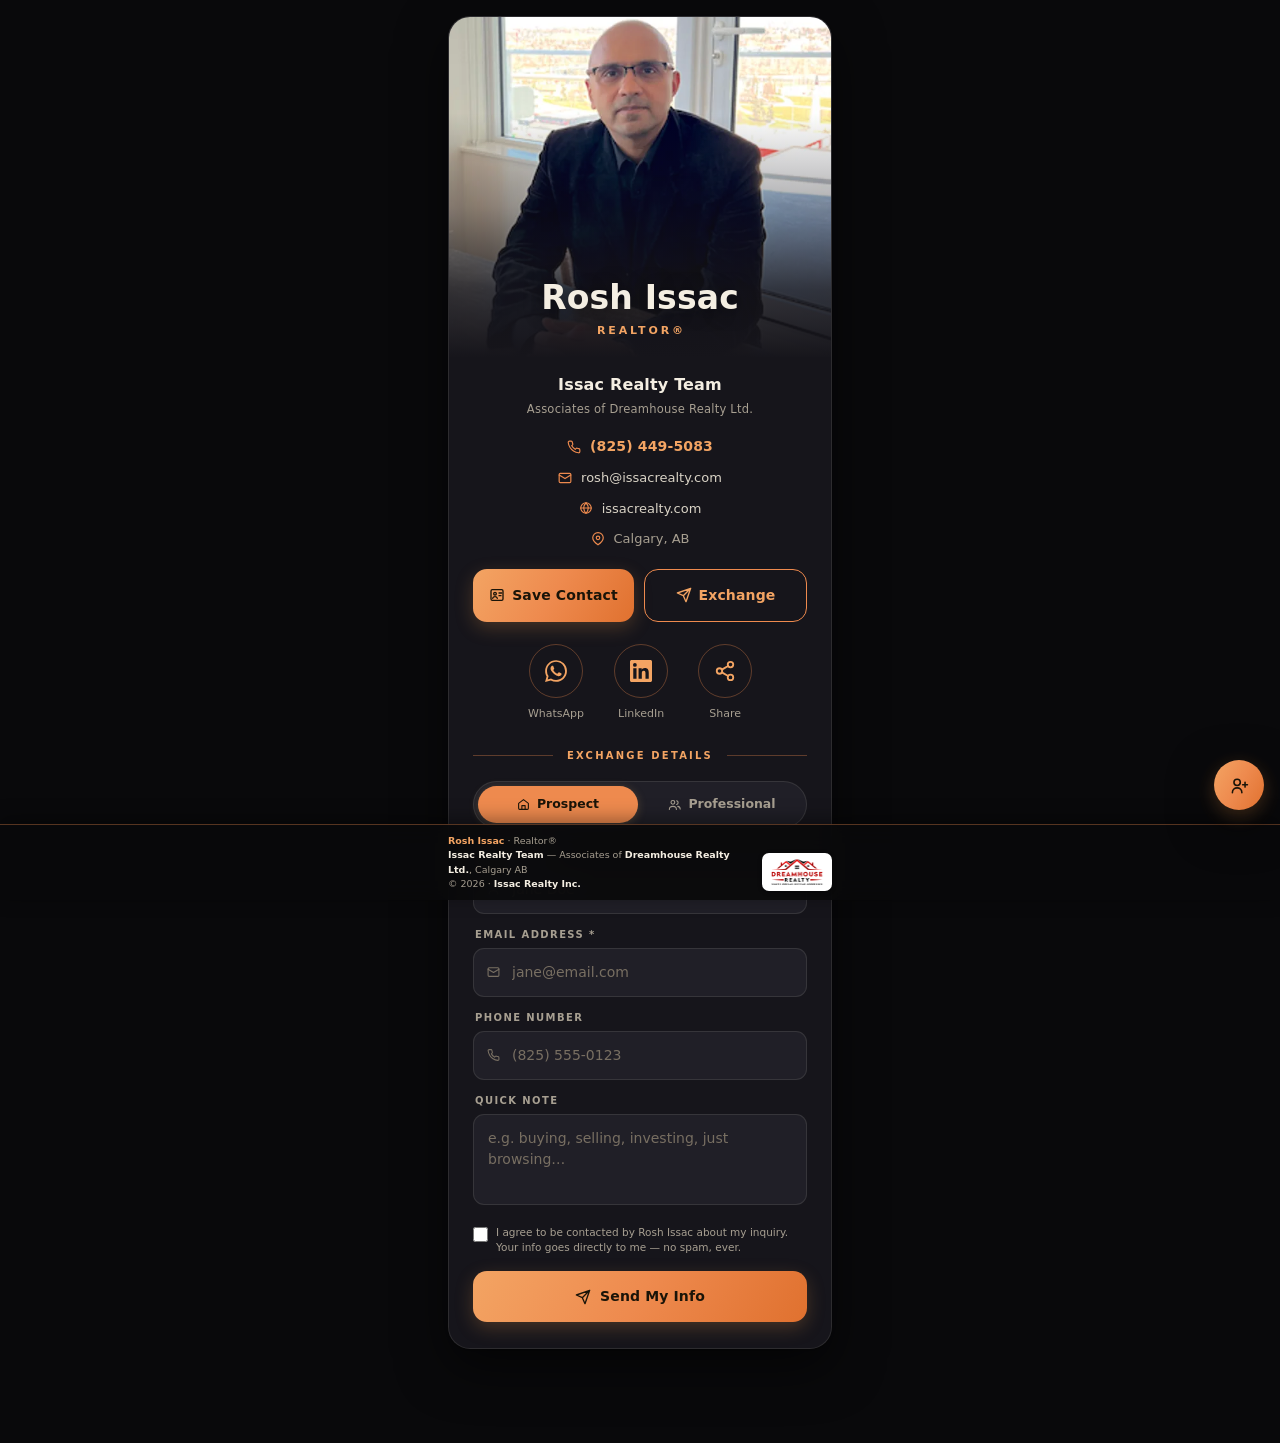
==== commit d7d7abd4: "Reskin accent: swap gold for brand light orange (keep dark photo-led layout) Retune the dark theme's" ====
--- a/index.html
+++ b/index.html
@@ -38,12 +38,12 @@
   <link rel="icon" href="data:image/svg+xml,%3Csvg xmlns='http://www.w3.org/2000/svg' viewBox='0 0 64 64'%3E%3Crect width='64' height='64' rx='14' fill='%2316151b'/%3E%3Ctext x='50%25' y='53%25' font-family='Helvetica,Arial,sans-serif' font-weight='700' font-size='30' fill='%23f4eee2' text-anchor='middle' dominant-baseline='middle'%3ER%3Ctspan fill='%23c9a25e'%3EI%3C/tspan%3E%3C/text%3E%3C/svg%3E" />
 
   <style>
-  /* ═══ DESIGN TOKENS — DARK / PREMIUM · TRUE GOLD ═════════════════════
+  /* ═══ DESIGN TOKENS — DARK / PREMIUM · BRAND ORANGE ══════════════════
      Semantic palette is inverted for the dark theme: `--ink` is now the
      warm-WHITE primary text (so `color:var(--ink)` reads light everywhere)
-     and `--paper` is the near-black page. Gold replaces the old orange as
-     the single accent. `--accent-deep` is a LIGHTER gold tuned for AA-legible
-     text/icons on the dark surface. ───────────────────────────────────── */
+     and `--paper` is the near-black page. Brand light orange (#ee8a4e) is
+     the single accent; `--accent-deep` is a LIGHTER orange tuned for
+     AA-legible text/icons on the dark surface. ─────────────────────────── */
   :root {
     --ink:        #f4eee2;   /* warm-white — primary text on dark   */
     --ink-soft:   #d9d3c6;   /* dimmer text / hover                 */
@@ -53,14 +53,14 @@
     --line:       rgba(244,238,226,.10);  /* neutral hairline       */
     --muted:      #a79f91;   /* warm grey secondary text            */
     --muted-2:    #786f62;   /* warm grey tertiary text             */
-    --accent:     #c9a25e;   /* champagne / true gold — primary accent */
-    --accent-deep:#dcbf86;   /* lighter gold — AA text/icons on dark */
-    --accent-soft:rgba(201,162,94,.13);  /* gold tint surfaces      */
-    --gold-line:  rgba(201,162,94,.34);  /* thin gold hairline      */
-    --orange:     #e08a47;   /* warm brand orange — secondary accent */
-    --orange-text:#ec9d5e;   /* lighter orange — legible on dark     */
-    --warm-line:  rgba(222,148,82,.32);  /* warm orange hairline    */
-    --grad-warm:  linear-gradient(120deg, #d4ab6a 0%, var(--accent) 42%, var(--orange) 100%);
+    --accent:     #ee8a4e;   /* brand light orange — primary accent */
+    --accent-deep:#f3a463;   /* lighter orange — AA text/icons on dark */
+    --accent-soft:rgba(238,138,78,.14);  /* orange tint surfaces    */
+    --gold-line:  rgba(238,138,78,.34);  /* thin orange hairline     */
+    --orange:     #ee8a4e;   /* brand light orange                   */
+    --orange-text:#f3a463;   /* lighter orange — legible on dark     */
+    --warm-line:  rgba(238,138,78,.32);  /* warm orange hairline     */
+    --grad-warm:  linear-gradient(120deg, #f3a463 0%, var(--accent) 50%, #e0712f 100%);
     --ok:         #6fcf97;
     --ok-soft:    rgba(111,207,151,.13);
     --err:        #e57b63;
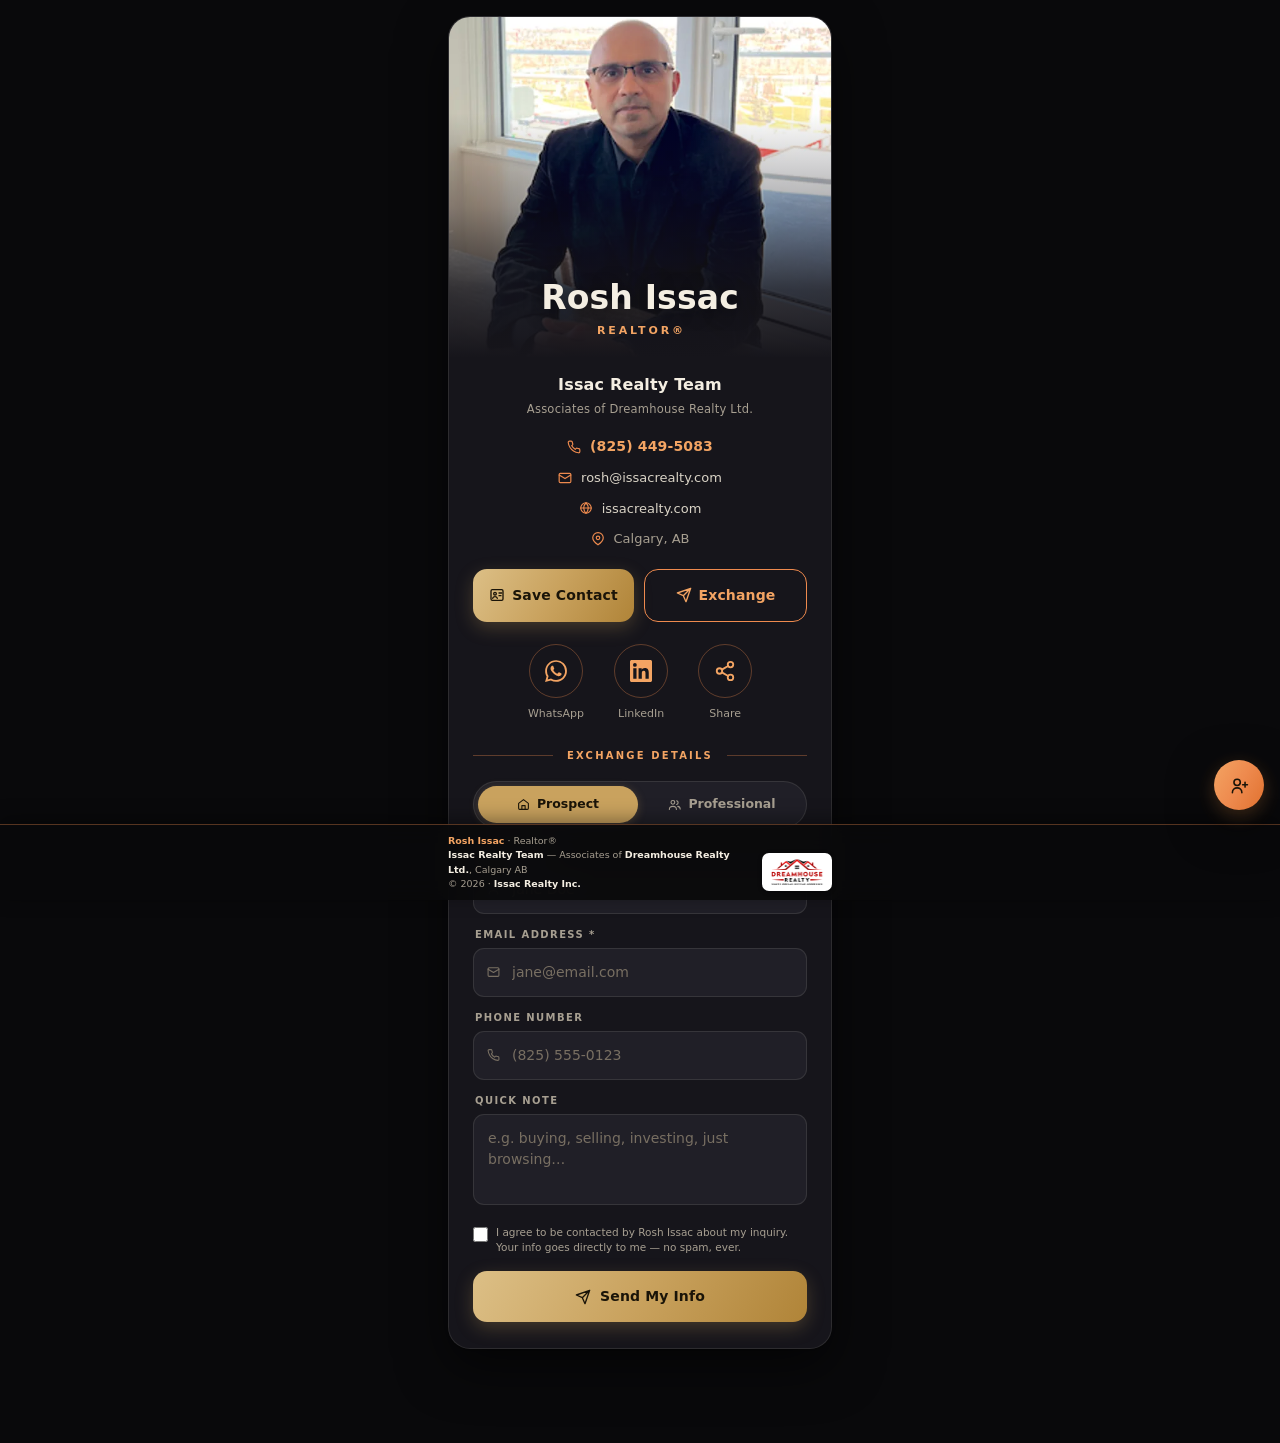
==== commit 9c8b4473: "CTA buttons in gold (Save Contact, Send My Info, Prospect toggle) The three primary CTA surfaces use" ====
--- a/index.html
+++ b/index.html
@@ -61,6 +61,8 @@
     --orange-text:#f3a463;   /* lighter orange — legible on dark     */
     --warm-line:  rgba(238,138,78,.32);  /* warm orange hairline     */
     --grad-warm:  linear-gradient(120deg, #f3a463 0%, var(--accent) 50%, #e0712f 100%);
+    --gold:       #c9a25e;   /* champagne gold — CTA buttons only          */
+    --grad-gold:  linear-gradient(120deg, #dcbf86 0%, #c9a25e 50%, #b08438 100%);
     --ok:         #6fcf97;
     --ok-soft:    rgba(111,207,151,.13);
     --err:        #e57b63;
@@ -186,12 +188,12 @@
   .btn .ic { font-size: 16px; }
   .actions .btn { white-space: nowrap; padding-left: 12px; padding-right: 12px; gap: 7px; }
 
-  /* Primary = warm gold→orange gradient (Save Contact, Send, Save to CRM) */
+  /* Primary CTAs = champagne gold (Save Contact, Send, Save to CRM) */
   .btn-primary {
-    background: var(--grad-warm); color: #1a1408; font-weight: 700;
-    box-shadow: 0 6px 18px rgba(214,138,69,.26);
-  }
-  .btn-primary:hover { background: linear-gradient(120deg, #ddb578 0%, #d2a866 42%, #e8965a 100%); }
+    background: var(--grad-gold); color: #1a1408; font-weight: 700;
+    box-shadow: 0 6px 18px rgba(201,162,94,.26);
+  }
+  .btn-primary:hover { background: linear-gradient(120deg, #e6cf9a 0%, #d2ab66 50%, #bd934a 100%); }
   .btn-primary:disabled { opacity: .55; pointer-events: none; }
 
   /* Outline = gold hairline (Exchange details) */
@@ -264,7 +266,7 @@
   }
   .segment button .ic { font-size: 13px; }
   .segment button.active {
-    background: var(--accent); color: #1a1408;
+    background: var(--gold); color: #1a1408;
     box-shadow: 0 2px 10px rgba(201,162,94,.28);
   }
 
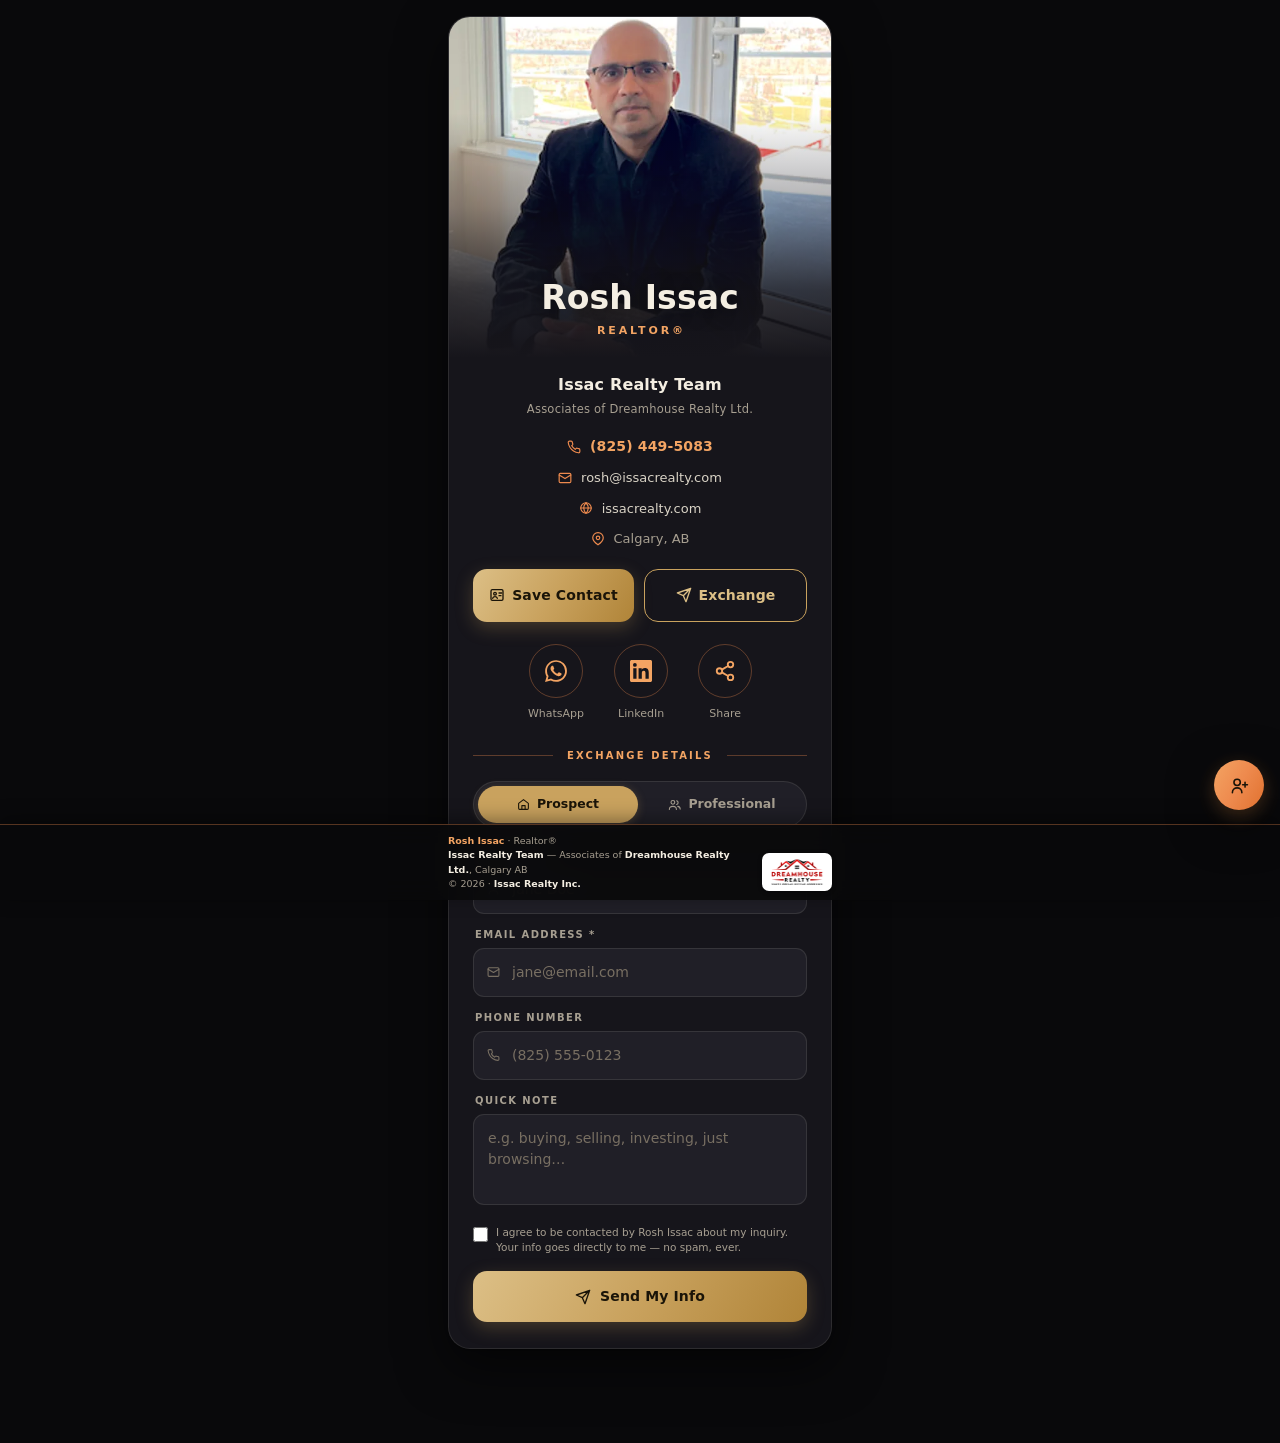
==== commit ebe23649: "Make 'Exchange' outline button gold to pair with 'Save Contact' The Exchange outline CTA sits beside" ====
--- a/index.html
+++ b/index.html
@@ -196,12 +196,12 @@
   .btn-primary:hover { background: linear-gradient(120deg, #e6cf9a 0%, #d2ab66 50%, #bd934a 100%); }
   .btn-primary:disabled { opacity: .55; pointer-events: none; }
 
-  /* Outline = gold hairline (Exchange details) */
+  /* Outline = gold (Exchange) — pairs with the gold Save Contact button */
   .btn-outline {
-    background: transparent; color: var(--accent-deep);
-    border: 1.5px solid var(--accent);
-  }
-  .btn-outline:hover { background: var(--accent); color: #1a1408; }
+    background: transparent; color: #dcbf86;
+    border: 1.5px solid var(--gold);
+  }
+  .btn-outline:hover { background: var(--gold); color: #1a1408; }
 
   .btn-ghost {
     background: var(--field); color: var(--ink);
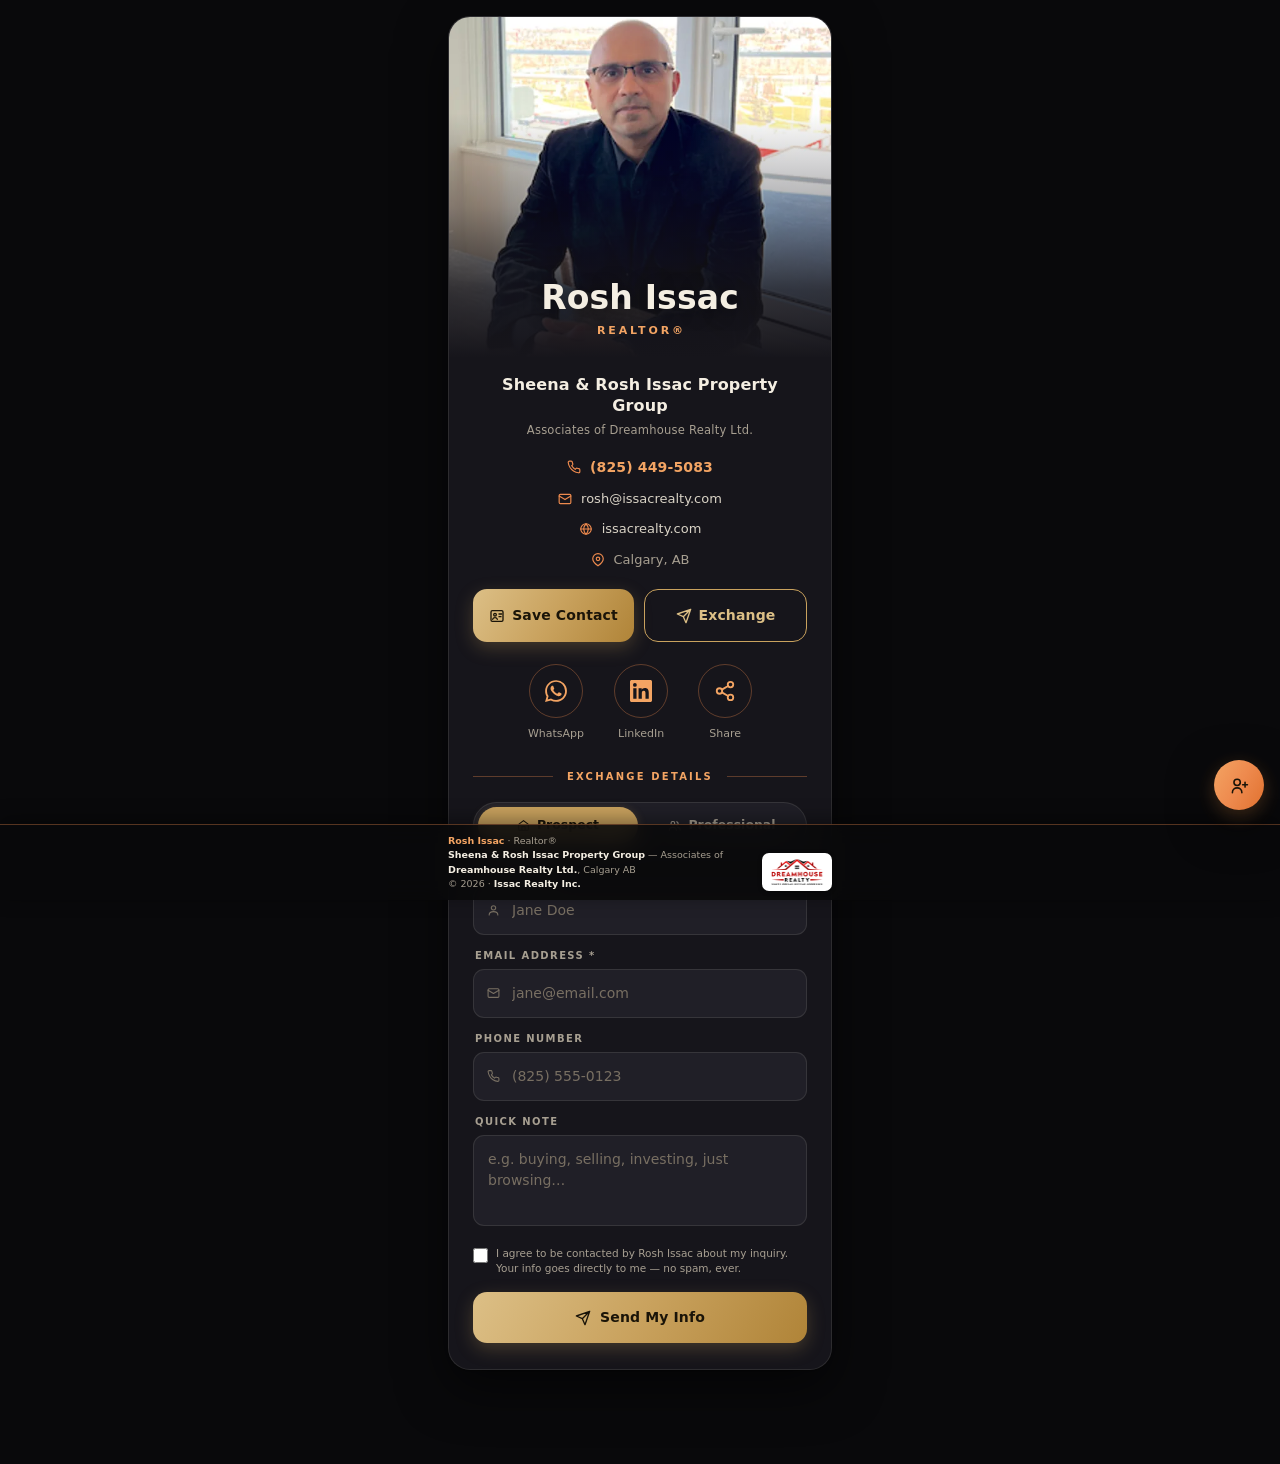
==== commit 24292627: "Rebrand to Sheena & Rosh Issac Property Group Unify the team/group name to match Sheena's card: "Iss" ====
--- a/index.html
+++ b/index.html
@@ -13,17 +13,17 @@
        No build step. No CDN for first paint. Edit, commit, done.
   ═══════════════════════════════════════════════════════════════════════ -->
 
-  <title>Rosh Issac · Issac Realty Team</title>
-  <meta name="description" content="Connect with Rosh Issac — Realtor® | Issac Realty Team, Associates of Dreamhouse Realty Ltd., Calgary, AB." />
+  <title>Rosh Issac · Sheena & Rosh Issac Property Group</title>
+  <meta name="description" content="Connect with Rosh Issac — Realtor® | Sheena & Rosh Issac Property Group, Associates of Dreamhouse Realty Ltd., Calgary, AB." />
 
   <!-- Open Graph (WhatsApp / iMessage previews) -->
-  <meta property="og:title"       content="Rosh Issac · Issac Realty Team | Dreamhouse Realty Ltd." />
-  <meta property="og:description" content="Connect with Rosh Issac — Realtor® | Issac Realty Team, Associates of Dreamhouse Realty Ltd., Calgary, AB." />
+  <meta property="og:title"       content="Rosh Issac · Sheena & Rosh Issac Property Group | Dreamhouse Realty Ltd." />
+  <meta property="og:description" content="Connect with Rosh Issac — Realtor® | Sheena & Rosh Issac Property Group, Associates of Dreamhouse Realty Ltd., Calgary, AB." />
   <meta property="og:image"       content="https://roshaissac.github.io/Businesscard/og.jpg" />
   <meta property="og:image:type"   content="image/jpeg" />
   <meta property="og:image:width"  content="1200" />
   <meta property="og:image:height" content="630" />
-  <meta property="og:image:alt"    content="Rosh Issac — Realtor®, Issac Realty Team" />
+  <meta property="og:image:alt"    content="Rosh Issac — Realtor®, Sheena & Rosh Issac Property Group" />
   <meta property="og:type"        content="profile" />
   <meta name="twitter:card"       content="summary_large_image" />
   <meta name="twitter:image"      content="https://roshaissac.github.io/Businesscard/og.jpg" />
@@ -580,7 +580,7 @@
 
         <!-- Affiliation (RECA: team always shown with brokerage) -->
         <div class="identity">
-          <p class="team">Issac Realty Team</p>
+          <p class="team">Sheena & Rosh Issac Property Group</p>
           <p class="affiliation" id="card-brokerage"></p>
         </div>
 
@@ -851,7 +851,7 @@
     <div class="bar-inner">
       <p class="copy">
         <span class="a">Rosh Issac</span> · Realtor®<br>
-        <b>Issac Realty Team</b> — Associates of <b>Dreamhouse Realty Ltd.</b>, Calgary AB<br>
+        <b>Sheena & Rosh Issac Property Group</b> — Associates of <b>Dreamhouse Realty Ltd.</b>, Calgary AB<br>
         &copy; <span id="yr"></span> · <b>Issac Realty Inc.</b>
       </p>
       <picture>
@@ -878,7 +878,7 @@
     linkedin     : 'https://www.linkedin.com/in/roshissac',
     website      : 'https://issacrealty.com',
     whatsapp     : '18254495083',
-    titleFull    : 'Realtor® | Issac Realty Team - Associates of Dreamhouse Realty Ltd.',
+    titleFull    : 'Realtor® | Sheena & Rosh Issac Property Group - Associates of Dreamhouse Realty Ltd.',
     company      : 'Issac Realty Inc',
     brokerage    : 'Dreamhouse Realty Ltd.',
     city         : 'Calgary, AB',
@@ -1061,7 +1061,7 @@
   function nativeShare() {
     haptic();
     if (navigator.share) {
-      navigator.share({ title: 'Rosh Issac — Realtor® | Issac Realty Team', text: 'Connect with Rosh Issac, Realtor® at Issac Realty Team', url: ME.cardUrl }).catch(() => {});
+      navigator.share({ title: 'Rosh Issac — Realtor® | Sheena & Rosh Issac Property Group', text: 'Connect with Rosh Issac, Realtor® at Sheena & Rosh Issac Property Group', url: ME.cardUrl }).catch(() => {});
     } else { copyLink(); }
   }
 
